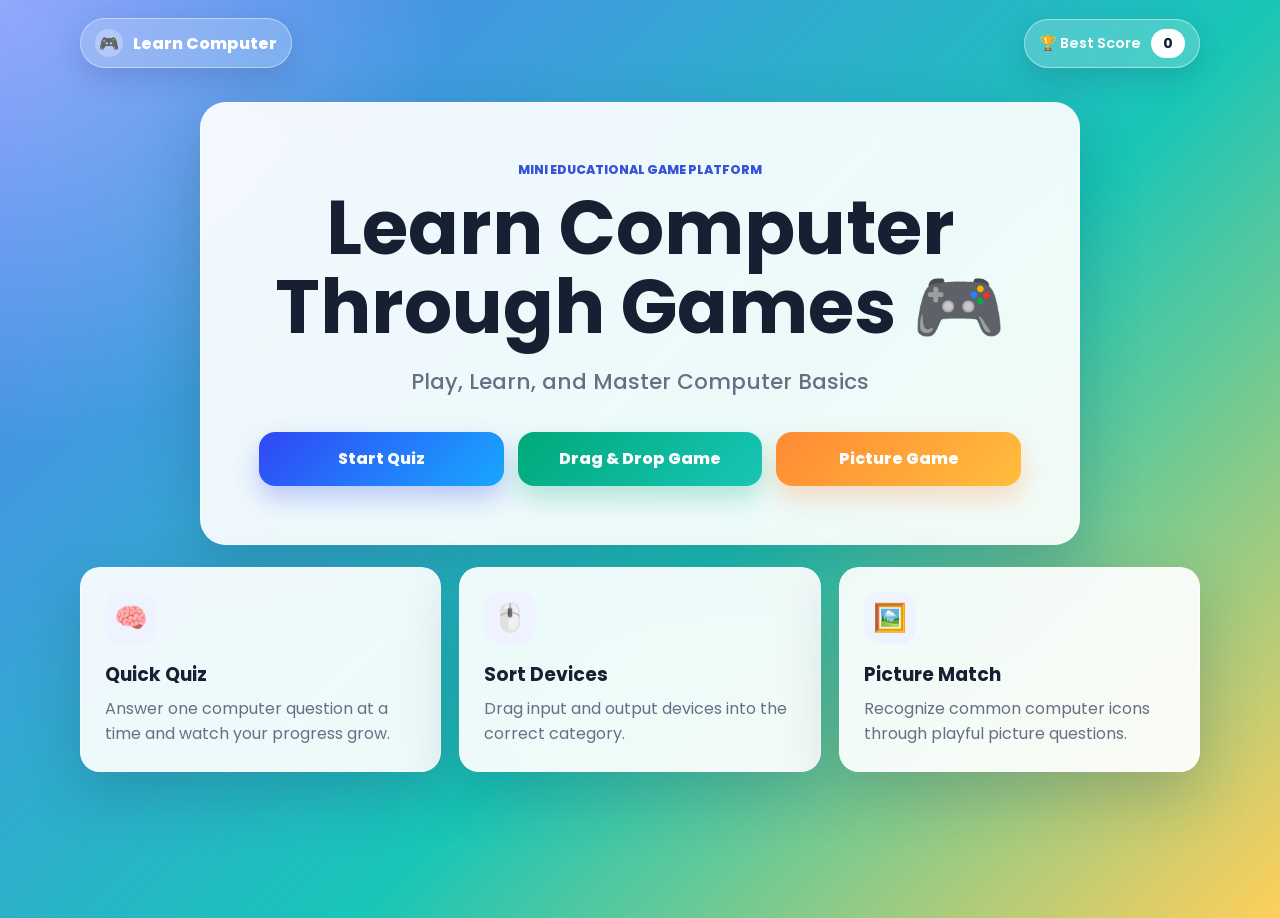
==== index.html @ 5812e30d "Upgrade quiz generator with class levels" ====
<!DOCTYPE html>
<html lang="en">
<head>
  <meta charset="UTF-8">
  <meta name="viewport" content="width=device-width, initial-scale=1.0">
  <title>Learn Computer Through Games 🎮</title>
  <link rel="stylesheet" href="style.css">
</head>
<body>
  <div class="confetti-layer" id="confettiLayer" aria-hidden="true"></div>

  <header class="topbar">
    <button class="brand-button" id="homeLogo" type="button" aria-label="Go to homepage">
      <span class="brand-icon">🎮</span>
      <span>Learn Computer</span>
    </button>
    <div class="leaderboard" aria-live="polite">
      <span>🏆 Best Score</span>
      <strong id="bestScore">0</strong>
    </div>
  </header>

  <main class="app-shell">
    <section class="screen home-screen active" id="homeScreen">
      <div class="hero-card">
        <p class="eyebrow">Mini Educational Game Platform</p>
        <h1>Learn Computer Through Games 🎮</h1>
        <p class="subtitle">Play, Learn, and Master Computer Basics</p>

        <div class="home-actions" aria-label="Choose a game">
          <button class="primary-button" id="startQuizBtn" type="button">Start Quiz</button>
          <button class="primary-button accent" id="dragGameBtn" type="button">Drag & Drop Game</button>
          <button class="primary-button warm" id="pictureGameBtn" type="button">Picture Game</button>
        </div>
      </div>

      <div class="feature-grid">
        <article class="feature-card">
          <span class="feature-icon">🧠</span>
          <h2>Quick Quiz</h2>
          <p>Answer one computer question at a time and watch your progress grow.</p>
        </article>
        <article class="feature-card">
          <span class="feature-icon">🖱️</span>
          <h2>Sort Devices</h2>
          <p>Drag input and output devices into the correct category.</p>
        </article>
        <article class="feature-card">
          <span class="feature-icon">🖼️</span>
          <h2>Picture Match</h2>
          <p>Recognize common computer icons through playful picture questions.</p>
        </article>
      </div>
    </section>

    <section class="screen game-screen" id="quizScreen">
      <div class="section-header">
        <button class="ghost-button" data-screen="homeScreen" type="button">← Home</button>
        <div>
          <p class="eyebrow">Smart Quiz Game</p>
          <h2>Computer Quiz Generator</h2>
        </div>
      </div>

      <div class="game-card quiz-setup-card" id="quizSetup">
        <div>
          <p class="eyebrow">Choose Your Quiz</p>
          <h3>New questions every time</h3>
          <p class="setup-copy">Select your class and level. The quiz will generate a fresh set of computer questions automatically.</p>
        </div>

        <div class="quiz-options">
          <label class="select-field" for="classSelect">
            <span>Class</span>
            <select id="classSelect">
              <option value="1">Class 1</option>
              <option value="2">Class 2</option>
              <option value="3">Class 3</option>
              <option value="4">Class 4</option>
              <option value="5">Class 5</option>
              <option value="6">Class 6</option>
              <option value="7">Class 7</option>
              <option value="8">Class 8</option>
              <option value="9">Class 9</option>
              <option value="10">Class 10</option>
            </select>
          </label>

          <label class="select-field" for="levelSelect">
            <span>Level</span>
            <select id="levelSelect">
              <option value="easy">Easy</option>
              <option value="medium">Medium</option>
              <option value="hard">Hard</option>
            </select>
          </label>

          <button class="primary-button" id="generateQuizBtn" type="button">Generate Quiz</button>
        </div>
      </div>

      <div class="game-card hidden" id="quizPlayCard">
        <div class="game-meta">
          <span id="quizCount">Question 1 of 5</span>
          <span>Score: <strong id="quizScore">0</strong></span>
        </div>

        <div class="progress-track" aria-label="Quiz progress">
          <div class="progress-fill" id="quizProgress"></div>
        </div>

        <h3 id="quizQuestion">Question text</h3>
        <div class="choice-grid" id="quizChoices"></div>

        <p class="feedback" id="quizFeedback" aria-live="polite"></p>

        <button class="primary-button next-button" id="nextQuizBtn" type="button" disabled>Next</button>
      </div>

      <div class="game-card result-card hidden" id="quizResult">
        <span class="result-icon">🏁</span>
        <h2>Quiz Complete!</h2>
        <p id="quizResultText"></p>
        <button class="primary-button" id="restartQuizBtn" type="button">Restart Quiz</button>
      </div>
    </section>

    <section class="screen game-screen" id="dragScreen">
      <div class="section-header">
        <button class="ghost-button" data-screen="homeScreen" type="button">← Home</button>
        <div>
          <p class="eyebrow">Drag & Drop Game</p>
          <h2>Input vs Output Devices</h2>
        </div>
      </div>

      <div class="game-card">
        <div class="game-meta">
          <span>Drag each device into the correct box</span>
          <span>Score: <strong id="dragScore">0</strong>/5</span>
        </div>

        <div class="drag-layout">
          <div class="item-bank" id="deviceItems" aria-label="Device items"></div>

          <div class="drop-zone-grid">
            <div class="drop-zone" data-category="input">
              <h3>Input</h3>
              <p>Devices that send data to a computer</p>
            </div>
            <div class="drop-zone" data-category="output">
              <h3>Output</h3>
              <p>Devices that show or play results</p>
            </div>
          </div>
        </div>

        <p class="feedback" id="dragFeedback" aria-live="polite"></p>
        <button class="primary-button reset-button" id="resetDragBtn" type="button">Reset Game</button>
      </div>
    </section>

    <section class="screen game-screen" id="pictureScreen">
      <div class="section-header">
        <button class="ghost-button" data-screen="homeScreen" type="button">← Home</button>
        <div>
          <p class="eyebrow">Picture Recognition Game</p>
          <h2>Guess the Computer Item</h2>
        </div>
      </div>

      <div class="game-card">
        <div class="game-meta">
          <span id="pictureCount">Item 1 of 4</span>
          <span>Score: <strong id="pictureScore">0</strong></span>
        </div>

        <div class="picture-display" id="pictureEmoji">🌐</div>
        <h3>What is this?</h3>
        <div class="choice-grid" id="pictureChoices"></div>

        <p class="feedback" id="pictureFeedback" aria-live="polite"></p>
        <button class="primary-button next-button" id="nextPictureBtn" type="button" disabled>Next</button>
      </div>

      <div class="game-card result-card hidden" id="pictureResult">
        <span class="result-icon">🎉</span>
        <h2>Picture Game Complete!</h2>
        <p id="pictureResultText"></p>
        <button class="primary-button" id="restartPictureBtn" type="button">Restart Picture Game</button>
      </div>
    </section>
  </main>

  <script src="script.js"></script>
</body>
</html>
---- style.css ----
@font-face {
  font-family: "Poppins";
  src: url("assets/Poppins-Regular.ttf") format("truetype");
  font-weight: 400;
  font-style: normal;
  font-display: swap;
}

@font-face {
  font-family: "Poppins";
  src: url("assets/Poppins-Medium.ttf") format("truetype");
  font-weight: 500;
  font-style: normal;
  font-display: swap;
}

@font-face {
  font-family: "Poppins";
  src: url("assets/Poppins-SemiBold.ttf") format("truetype");
  font-weight: 600;
  font-style: normal;
  font-display: swap;
}

@font-face {
  font-family: "Poppins";
  src: url("assets/Poppins-Bold.ttf") format("truetype");
  font-weight: 700;
  font-style: normal;
  font-display: swap;
}

@font-face {
  font-family: "Poppins";
  src: url("assets/Poppins-ExtraBold.ttf") format("truetype");
  font-weight: 800;
  font-style: normal;
  font-display: swap;
}

:root {
  --bg-a: #5b7cfa;
  --bg-b: #18c6b7;
  --bg-c: #ffcf5a;
  --ink: #172033;
  --muted: #667085;
  --white: #ffffff;
  --panel: rgba(255, 255, 255, 0.92);
  --panel-strong: #ffffff;
  --correct: #16a34a;
  --wrong: #dc2626;
  --focus: #263ee8;
  --shadow: 0 22px 60px rgba(28, 39, 76, 0.22);
  --small-shadow: 0 10px 28px rgba(28, 39, 76, 0.16);
}

* {
  box-sizing: border-box;
}

body {
  min-height: 100vh;
  margin: 0;
  color: var(--ink);
  font-family: "Poppins", Arial, sans-serif;
  background:
    radial-gradient(circle at top left, rgba(255, 255, 255, 0.34), transparent 28rem),
    linear-gradient(135deg, var(--bg-a), var(--bg-b) 58%, var(--bg-c));
  overflow-x: hidden;
}

button {
  font: inherit;
}

.topbar {
  width: min(1120px, calc(100% - 32px));
  margin: 18px auto 0;
  display: flex;
  align-items: center;
  justify-content: space-between;
  gap: 16px;
}

.brand-button,
.leaderboard,
.ghost-button {
  border: 1px solid rgba(255, 255, 255, 0.45);
  background: rgba(255, 255, 255, 0.2);
  color: var(--white);
  backdrop-filter: blur(14px);
  box-shadow: var(--small-shadow);
}

.brand-button {
  min-height: 46px;
  padding: 10px 14px;
  border-radius: 999px;
  display: inline-flex;
  align-items: center;
  gap: 10px;
  font-weight: 800;
  cursor: pointer;
}

.brand-icon {
  display: grid;
  width: 28px;
  height: 28px;
  place-items: center;
  border-radius: 50%;
  background: rgba(255, 255, 255, 0.28);
}

.leaderboard {
  min-height: 46px;
  padding: 9px 14px;
  border-radius: 999px;
  display: inline-flex;
  align-items: center;
  gap: 10px;
  font-size: 0.9rem;
  font-weight: 600;
}

.leaderboard strong {
  min-width: 34px;
  padding: 4px 8px;
  border-radius: 999px;
  color: var(--ink);
  background: var(--white);
  text-align: center;
}

.app-shell {
  width: min(1120px, calc(100% - 32px));
  margin: 34px auto 48px;
}

.screen {
  display: none;
}

.screen.active {
  display: block;
}

.hero-card,
.game-card,
.feature-card {
  background: var(--panel);
  border: 1px solid rgba(255, 255, 255, 0.66);
  box-shadow: var(--shadow);
  backdrop-filter: blur(18px);
}

.hero-card {
  max-width: 880px;
  margin: 0 auto;
  padding: clamp(30px, 5vw, 58px);
  border-radius: 26px;
  text-align: center;
}

.eyebrow {
  margin: 0 0 10px;
  color: #3653d9;
  font-size: 0.78rem;
  font-weight: 800;
  letter-spacing: 0;
  text-transform: uppercase;
}

h1,
h2,
h3,
p {
  overflow-wrap: anywhere;
}

h1 {
  max-width: 760px;
  margin: 0 auto;
  font-size: clamp(2.2rem, 6vw, 4.7rem);
  line-height: 1.05;
  letter-spacing: 0;
}

.subtitle {
  margin: 18px auto 0;
  color: var(--muted);
  font-size: clamp(1rem, 2.3vw, 1.35rem);
  font-weight: 500;
}

.home-actions {
  display: grid;
  grid-template-columns: repeat(3, minmax(0, 1fr));
  gap: 14px;
  margin-top: 34px;
}

.primary-button,
.choice-button,
.device-item {
  border: 0;
  border-radius: 16px;
  cursor: pointer;
  transition: transform 160ms ease, box-shadow 160ms ease, filter 160ms ease;
}

.primary-button {
  min-height: 54px;
  padding: 13px 20px;
  color: var(--white);
  background: linear-gradient(135deg, #3047f5, #18a8ff);
  box-shadow: 0 12px 26px rgba(48, 71, 245, 0.28);
  font-weight: 800;
}

.primary-button.accent {
  background: linear-gradient(135deg, #00a879, #18c6b7);
  box-shadow: 0 12px 26px rgba(0, 168, 121, 0.26);
}

.primary-button.warm {
  background: linear-gradient(135deg, #ff8a34, #ffbe3d);
  box-shadow: 0 12px 26px rgba(255, 138, 52, 0.28);
}

.primary-button:hover,
.choice-button:hover,
.device-item:hover,
.ghost-button:hover,
.brand-button:hover {
  transform: translateY(-2px);
  filter: brightness(1.03);
}

.primary-button:disabled {
  cursor: not-allowed;
  filter: grayscale(0.45);
  opacity: 0.65;
  transform: none;
}

.feature-grid {
  display: grid;
  grid-template-columns: repeat(3, minmax(0, 1fr));
  gap: 18px;
  margin-top: 22px;
}

.feature-card {
  padding: 24px;
  border-radius: 20px;
}

.feature-icon {
  display: inline-grid;
  width: 52px;
  height: 52px;
  place-items: center;
  border-radius: 16px;
  background: #eef3ff;
  font-size: 1.7rem;
}

.feature-card h2 {
  margin: 16px 0 8px;
  font-size: 1.18rem;
}

.feature-card p {
  margin: 0;
  color: var(--muted);
  line-height: 1.55;
}

.section-header {
  margin-bottom: 18px;
  display: flex;
  align-items: center;
  gap: 18px;
}

.section-header h2 {
  margin: 0;
  color: var(--white);
  font-size: clamp(1.8rem, 4vw, 3rem);
  text-shadow: 0 6px 24px rgba(23, 32, 51, 0.22);
}

.section-header .eyebrow {
  color: #fff7c2;
}

.ghost-button {
  min-height: 44px;
  padding: 10px 16px;
  border-radius: 999px;
  font-weight: 800;
  cursor: pointer;
}

.game-card {
  padding: clamp(22px, 4vw, 36px);
  border-radius: 24px;
}

.quiz-setup-card {
  margin-bottom: 18px;
}

.setup-copy {
  max-width: 760px;
  margin: 0;
  color: var(--muted);
  font-weight: 600;
  line-height: 1.6;
}

.quiz-options {
  display: grid;
  grid-template-columns: repeat(3, minmax(0, 1fr));
  gap: 14px;
  margin-top: 22px;
  align-items: end;
}

.select-field {
  display: grid;
  gap: 8px;
  color: var(--muted);
  font-weight: 800;
}

.select-field select {
  width: 100%;
  min-height: 54px;
  padding: 0 14px;
  border: 2px solid #d8e2fb;
  border-radius: 16px;
  color: var(--ink);
  background: var(--white);
  box-shadow: var(--small-shadow);
  font: inherit;
  font-weight: 800;
}

.question-pop {
  animation: question-pop 260ms ease;
}

.game-meta {
  display: flex;
  justify-content: space-between;
  gap: 12px;
  color: var(--muted);
  font-weight: 700;
}

.progress-track {
  height: 14px;
  margin: 18px 0 28px;
  overflow: hidden;
  border-radius: 999px;
  background: #dde5f6;
}

.progress-fill {
  width: 0%;
  height: 100%;
  border-radius: inherit;
  background: linear-gradient(90deg, #19c37d, #ffcf5a);
  transition: width 220ms ease;
}

.game-card h3 {
  margin: 0 0 20px;
  font-size: clamp(1.35rem, 3vw, 2rem);
}

.choice-grid {
  display: grid;
  grid-template-columns: repeat(2, minmax(0, 1fr));
  gap: 14px;
}

.choice-button {
  min-height: 62px;
  padding: 14px 18px;
  color: var(--ink);
  background: var(--panel-strong);
  box-shadow: var(--small-shadow);
  font-weight: 800;
}

.choice-button.correct {
  color: var(--white);
  background: var(--correct);
  animation: correct-pop 480ms ease;
}

.choice-button.wrong {
  color: var(--white);
  background: var(--wrong);
  animation: wrong-shake 340ms ease;
}

.choice-button:disabled {
  cursor: default;
}

.answer-spark {
  position: fixed;
  z-index: 25;
  pointer-events: none;
  color: #ffcf5a;
  font-size: 1.25rem;
  animation: spark-float 720ms ease-out forwards;
}

.feedback {
  min-height: 30px;
  margin: 20px 0 0;
  font-weight: 800;
}

.feedback.correct {
  color: var(--correct);
}

.feedback.wrong {
  color: var(--wrong);
}

.next-button,
.reset-button {
  margin-top: 14px;
}

.result-card {
  margin-top: 18px;
  text-align: center;
}

.result-icon {
  display: block;
  font-size: 4rem;
}

.result-card h2 {
  margin: 10px 0;
}

.result-card p {
  color: var(--muted);
  font-size: 1.1rem;
  font-weight: 700;
}

.hidden {
  display: none;
}

.drag-layout {
  display: grid;
  grid-template-columns: 280px 1fr;
  gap: 20px;
  margin-top: 22px;
}

.item-bank,
.drop-zone {
  min-height: 250px;
  border-radius: 20px;
}

.item-bank {
  padding: 14px;
  display: grid;
  align-content: start;
  gap: 12px;
  background: #edf5ff;
}

.device-item {
  min-height: 54px;
  padding: 12px 14px;
  display: flex;
  align-items: center;
  justify-content: center;
  color: var(--ink);
  background: var(--white);
  box-shadow: var(--small-shadow);
  font-weight: 800;
  user-select: none;
}

.device-item.dragging {
  opacity: 0.55;
}

.device-item.placed {
  cursor: default;
  background: #e8fff3;
  box-shadow: none;
}

.drop-zone-grid {
  display: grid;
  grid-template-columns: repeat(2, minmax(0, 1fr));
  gap: 18px;
}

.drop-zone {
  padding: 18px;
  border: 3px dashed #8ea1dc;
  background: rgba(255, 255, 255, 0.72);
  transition: border-color 160ms ease, background 160ms ease, transform 160ms ease;
}

.drop-zone.over {
  border-color: #18a873;
  background: #f0fff7;
  transform: translateY(-2px);
}

.drop-zone h3 {
  margin-bottom: 6px;
}

.drop-zone p {
  margin: 0 0 14px;
  color: var(--muted);
}

.picture-display {
  width: min(210px, 70vw);
  height: min(210px, 70vw);
  margin: 12px auto 22px;
  display: grid;
  place-items: center;
  border-radius: 30px;
  background: linear-gradient(135deg, #ffffff, #eaf3ff);
  box-shadow: inset 0 0 0 8px rgba(48, 71, 245, 0.08), var(--small-shadow);
  font-size: clamp(5rem, 18vw, 8rem);
}

.confetti-layer {
  position: fixed;
  inset: 0;
  z-index: 20;
  pointer-events: none;
  overflow: hidden;
}

.confetti-piece {
  position: absolute;
  top: -16px;
  width: 10px;
  height: 16px;
  border-radius: 3px;
  animation: confetti-fall 980ms ease-out forwards;
}

@keyframes confetti-fall {
  to {
    transform: translateY(105vh) rotate(650deg);
    opacity: 0;
  }
}

@keyframes correct-pop {
  0% {
    transform: scale(1);
  }

  45% {
    transform: scale(1.08);
  }

  100% {
    transform: scale(1);
  }
}

@keyframes wrong-shake {
  0%,
  100% {
    transform: translateX(0);
  }

  25% {
    transform: translateX(-8px);
  }

  75% {
    transform: translateX(8px);
  }
}

@keyframes question-pop {
  from {
    opacity: 0;
    transform: translateY(12px);
  }

  to {
    opacity: 1;
    transform: translateY(0);
  }
}

@keyframes spark-float {
  from {
    opacity: 1;
    transform: translateY(0) scale(1);
  }

  to {
    opacity: 0;
    transform: translateY(-52px) scale(1.5);
  }
}

@media (max-width: 780px) {
  .topbar {
    align-items: stretch;
    flex-direction: column;
  }

  .brand-button,
  .leaderboard {
    justify-content: center;
  }

  .home-actions,
  .feature-grid,
  .choice-grid,
  .quiz-options,
  .drag-layout,
  .drop-zone-grid {
    grid-template-columns: 1fr;
  }

  .section-header {
    align-items: flex-start;
    flex-direction: column;
  }

  .game-meta {
    flex-direction: column;
  }

  .item-bank,
  .drop-zone {
    min-height: 170px;
  }
}

@media (max-width: 430px) {
  .app-shell,
  .topbar {
    width: min(100% - 20px, 1120px);
  }

  .hero-card,
  .game-card {
    border-radius: 18px;
  }

  .primary-button,
  .choice-button {
    width: 100%;
  }
}
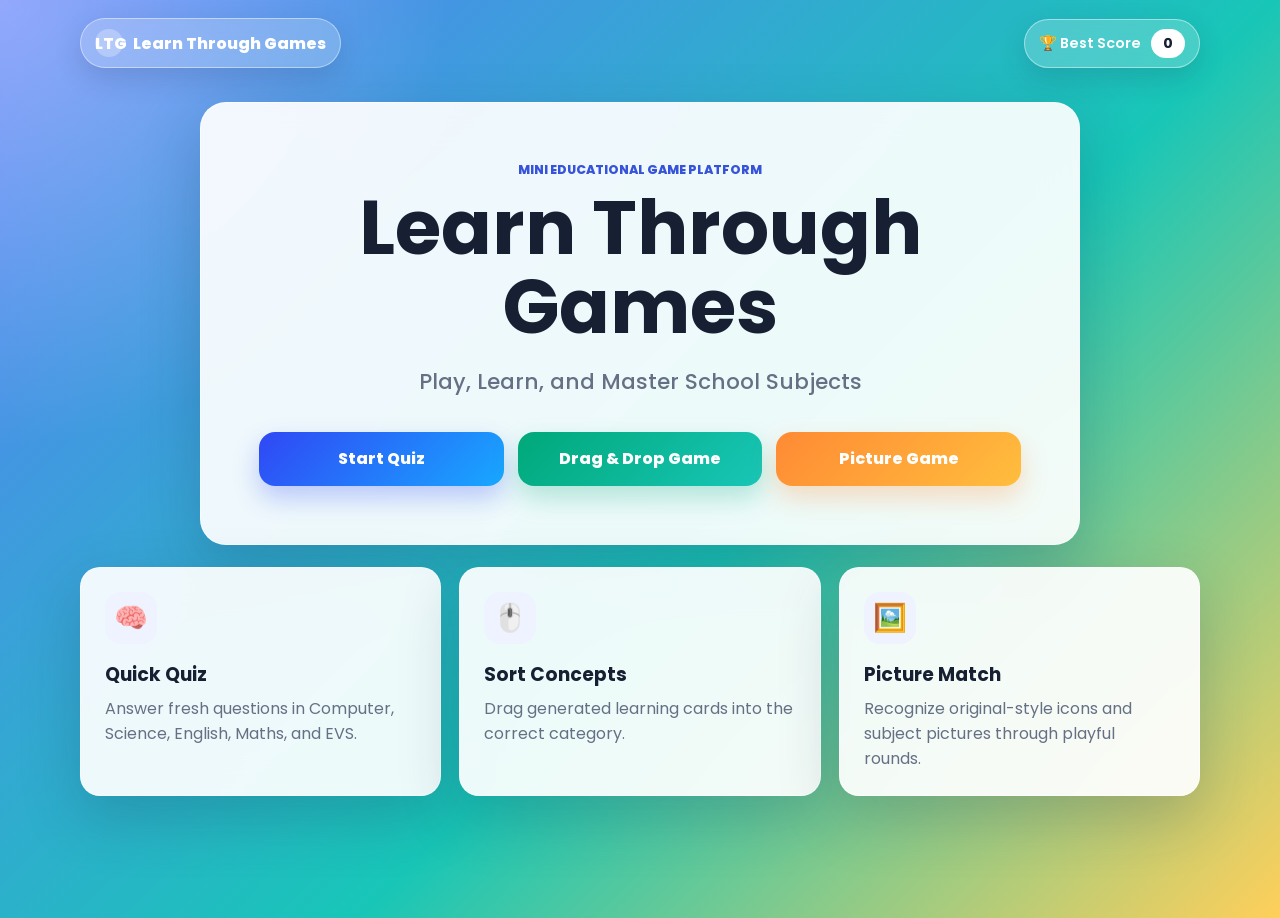
==== commit ed70ddc3: "Expand subjects and picture recognition generator" ====
--- a/index.html
+++ b/index.html
@@ -3,7 +3,7 @@
 <head>
   <meta charset="UTF-8">
   <meta name="viewport" content="width=device-width, initial-scale=1.0">
-  <title>Learn Computer Through Games 🎮</title>
+  <title>Learn Through Games</title>
   <link rel="stylesheet" href="style.css">
 </head>
 <body>
@@ -11,8 +11,8 @@
 
   <header class="topbar">
     <button class="brand-button" id="homeLogo" type="button" aria-label="Go to homepage">
-      <span class="brand-icon">🎮</span>
-      <span>Learn Computer</span>
+      <span class="brand-icon">LTG</span>
+      <span>Learn Through Games</span>
     </button>
     <div class="leaderboard" aria-live="polite">
       <span>🏆 Best Score</span>
@@ -24,8 +24,8 @@
     <section class="screen home-screen active" id="homeScreen">
       <div class="hero-card">
         <p class="eyebrow">Mini Educational Game Platform</p>
-        <h1>Learn Computer Through Games 🎮</h1>
-        <p class="subtitle">Play, Learn, and Master Computer Basics</p>
+        <h1>Learn Through Games</h1>
+        <p class="subtitle">Play, Learn, and Master School Subjects</p>
 
         <div class="home-actions" aria-label="Choose a game">
           <button class="primary-button" id="startQuizBtn" type="button">Start Quiz</button>
@@ -38,17 +38,17 @@
         <article class="feature-card">
           <span class="feature-icon">🧠</span>
           <h2>Quick Quiz</h2>
-          <p>Answer one computer question at a time and watch your progress grow.</p>
+          <p>Answer fresh questions in Computer, Science, English, Maths, and EVS.</p>
         </article>
         <article class="feature-card">
           <span class="feature-icon">🖱️</span>
-          <h2>Sort Devices</h2>
-          <p>Drag input and output devices into the correct category.</p>
+          <h2>Sort Concepts</h2>
+          <p>Drag generated learning cards into the correct category.</p>
         </article>
         <article class="feature-card">
           <span class="feature-icon">🖼️</span>
           <h2>Picture Match</h2>
-          <p>Recognize common computer icons through playful picture questions.</p>
+          <p>Recognize original-style icons and subject pictures through playful rounds.</p>
         </article>
       </div>
     </section>
@@ -58,7 +58,7 @@
         <button class="ghost-button" data-screen="homeScreen" type="button">← Home</button>
         <div>
           <p class="eyebrow">Smart Quiz Game</p>
-          <h2>Computer Quiz Generator</h2>
+          <h2>Subject Quiz Generator</h2>
         </div>
       </div>
 
@@ -66,10 +66,21 @@
         <div>
           <p class="eyebrow">Choose Your Quiz</p>
           <h3>New questions every time</h3>
-          <p class="setup-copy">Select your class and level. The quiz will generate a fresh set of computer questions automatically.</p>
+          <p class="setup-copy">Select your class and level. The quiz builds a 1000-question pool for that class and level, then gives you 10 random questions.</p>
         </div>
 
         <div class="quiz-options">
+          <label class="select-field" for="subjectSelect">
+            <span>Subject</span>
+            <select id="subjectSelect">
+              <option value="computer">Computer</option>
+              <option value="science">Science (Class 5 to 10)</option>
+              <option value="english">English</option>
+              <option value="maths">Maths</option>
+              <option value="evs">EVS (Class 1 to 4)</option>
+            </select>
+          </label>
+
           <label class="select-field" for="classSelect">
             <span>Class</span>
             <select id="classSelect">
@@ -129,28 +140,76 @@
       <div class="section-header">
         <button class="ghost-button" data-screen="homeScreen" type="button">← Home</button>
         <div>
-          <p class="eyebrow">Drag & Drop Game</p>
-          <h2>Input vs Output Devices</h2>
-        </div>
-      </div>
-
-      <div class="game-card">
+          <p class="eyebrow">Smart Drag & Drop Game</p>
+          <h2>Subject Sorting Generator</h2>
+        </div>
+      </div>
+
+      <div class="game-card quiz-setup-card" id="dragSetup">
+        <div>
+          <p class="eyebrow">Choose Your Sorting Round</p>
+          <h3>1000 drag items per class and level</h3>
+          <p class="setup-copy">Select your class and level. The game builds a 1000-item sorting pool, then gives you 10 random cards.</p>
+        </div>
+
+        <div class="quiz-options">
+          <label class="select-field" for="dragSubjectSelect">
+            <span>Subject</span>
+            <select id="dragSubjectSelect">
+              <option value="computer">Computer</option>
+              <option value="science">Science (Class 5 to 10)</option>
+              <option value="english">English</option>
+              <option value="maths">Maths</option>
+              <option value="evs">EVS (Class 1 to 4)</option>
+            </select>
+          </label>
+
+          <label class="select-field" for="dragClassSelect">
+            <span>Class</span>
+            <select id="dragClassSelect">
+              <option value="1">Class 1</option>
+              <option value="2">Class 2</option>
+              <option value="3">Class 3</option>
+              <option value="4">Class 4</option>
+              <option value="5">Class 5</option>
+              <option value="6">Class 6</option>
+              <option value="7">Class 7</option>
+              <option value="8">Class 8</option>
+              <option value="9">Class 9</option>
+              <option value="10">Class 10</option>
+            </select>
+          </label>
+
+          <label class="select-field" for="dragLevelSelect">
+            <span>Level</span>
+            <select id="dragLevelSelect">
+              <option value="easy">Easy</option>
+              <option value="medium">Medium</option>
+              <option value="hard">Hard</option>
+            </select>
+          </label>
+
+          <button class="primary-button accent" id="generateDragBtn" type="button">Generate Drag Game</button>
+        </div>
+      </div>
+
+      <div class="game-card hidden" id="dragPlayCard">
         <div class="game-meta">
-          <span>Drag each device into the correct box</span>
-          <span>Score: <strong id="dragScore">0</strong>/5</span>
+          <span id="dragRoundInfo">Drag each item into the correct box</span>
+          <span>Score: <strong id="dragScore">0</strong>/<strong id="dragTotal">10</strong></span>
         </div>
 
         <div class="drag-layout">
           <div class="item-bank" id="deviceItems" aria-label="Device items"></div>
 
           <div class="drop-zone-grid">
-            <div class="drop-zone" data-category="input">
-              <h3>Input</h3>
-              <p>Devices that send data to a computer</p>
+            <div class="drop-zone" id="dropZoneA" data-category="input">
+              <h3 id="dropTitleA">Input</h3>
+              <p id="dropHintA">Devices that send data to a computer</p>
             </div>
-            <div class="drop-zone" data-category="output">
-              <h3>Output</h3>
-              <p>Devices that show or play results</p>
+            <div class="drop-zone" id="dropZoneB" data-category="output">
+              <h3 id="dropTitleB">Output</h3>
+              <p id="dropHintB">Devices that show or play results</p>
             </div>
           </div>
         </div>
@@ -165,17 +224,65 @@
         <button class="ghost-button" data-screen="homeScreen" type="button">← Home</button>
         <div>
           <p class="eyebrow">Picture Recognition Game</p>
-          <h2>Guess the Computer Item</h2>
-        </div>
-      </div>
-
-      <div class="game-card">
+          <h2>Subject Picture Generator</h2>
+        </div>
+      </div>
+
+      <div class="game-card quiz-setup-card" id="pictureSetup">
+        <div>
+          <p class="eyebrow">Choose Your Picture Round</p>
+          <h3>1000 picture cards per class and level</h3>
+          <p class="setup-copy">Select your subject, class, and level. The game builds a 1000-picture pool, then gives you 10 random picture questions.</p>
+        </div>
+
+        <div class="quiz-options">
+          <label class="select-field" for="pictureSubjectSelect">
+            <span>Subject</span>
+            <select id="pictureSubjectSelect">
+              <option value="computer">Computer</option>
+              <option value="science">Science (Class 5 to 10)</option>
+              <option value="english">English</option>
+              <option value="maths">Maths</option>
+              <option value="evs">EVS (Class 1 to 4)</option>
+            </select>
+          </label>
+
+          <label class="select-field" for="pictureClassSelect">
+            <span>Class</span>
+            <select id="pictureClassSelect">
+              <option value="1">Class 1</option>
+              <option value="2">Class 2</option>
+              <option value="3">Class 3</option>
+              <option value="4">Class 4</option>
+              <option value="5">Class 5</option>
+              <option value="6">Class 6</option>
+              <option value="7">Class 7</option>
+              <option value="8">Class 8</option>
+              <option value="9">Class 9</option>
+              <option value="10">Class 10</option>
+            </select>
+          </label>
+
+          <label class="select-field" for="pictureLevelSelect">
+            <span>Level</span>
+            <select id="pictureLevelSelect">
+              <option value="easy">Easy</option>
+              <option value="medium">Medium</option>
+              <option value="hard">Hard</option>
+            </select>
+          </label>
+
+          <button class="primary-button warm" id="generatePictureBtn" type="button">Generate Picture Game</button>
+        </div>
+      </div>
+
+      <div class="game-card hidden" id="picturePlayCard">
         <div class="game-meta">
-          <span id="pictureCount">Item 1 of 4</span>
+          <span id="pictureCount">Item 1 of 10</span>
           <span>Score: <strong id="pictureScore">0</strong></span>
         </div>
 
-        <div class="picture-display" id="pictureEmoji">🌐</div>
+        <div class="picture-display" id="pictureDisplay"></div>
         <h3>What is this?</h3>
         <div class="choice-grid" id="pictureChoices"></div>
 
--- a/style.css
+++ b/style.css
@@ -322,7 +322,7 @@
 
 .quiz-options {
   display: grid;
-  grid-template-columns: repeat(3, minmax(0, 1fr));
+  grid-template-columns: repeat(auto-fit, minmax(190px, 1fr));
   gap: 14px;
   margin-top: 22px;
   align-items: end;
@@ -548,6 +548,12 @@
   font-size: clamp(5rem, 18vw, 8rem);
 }
 
+.picture-display img {
+  width: 72%;
+  height: 72%;
+  object-fit: contain;
+}
+
 .confetti-layer {
   position: fixed;
   inset: 0;
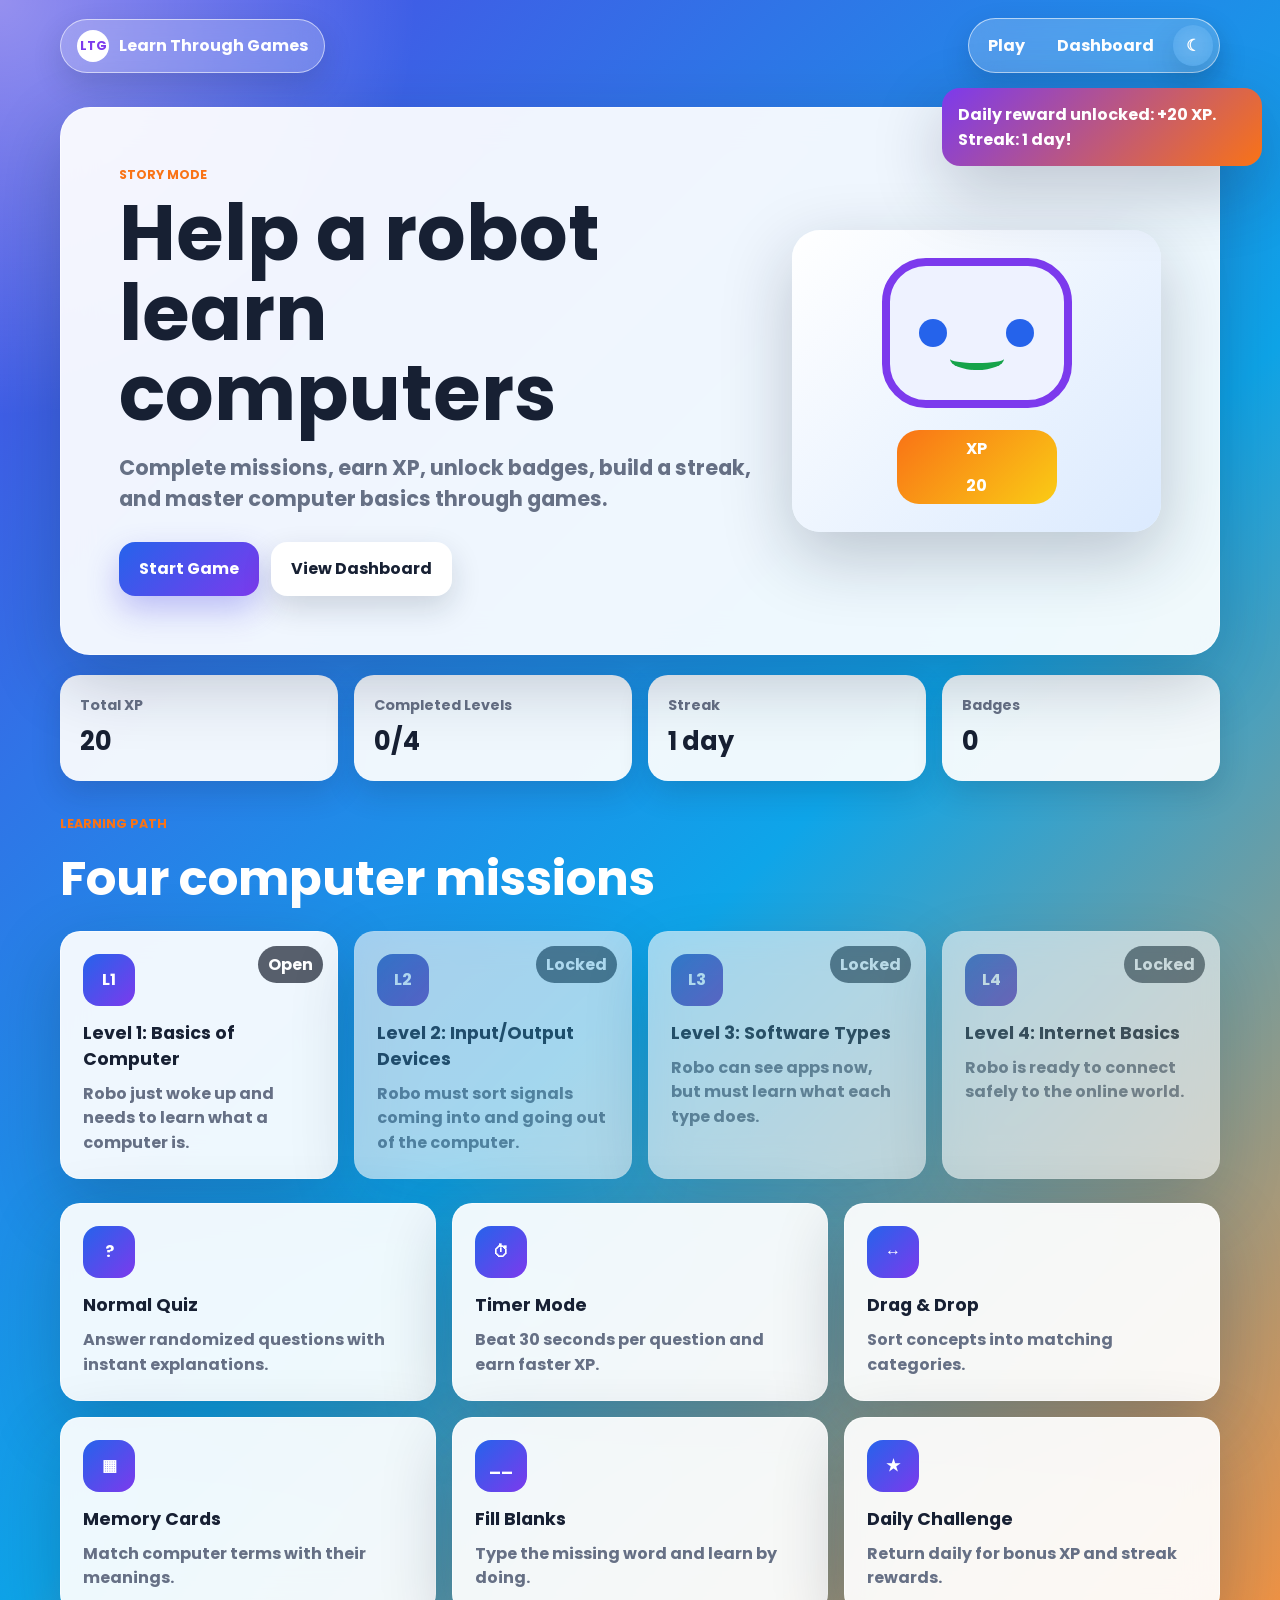
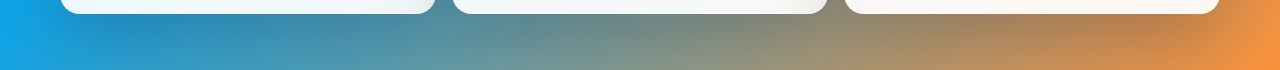
==== commit 934bd3aa: "Transform site into gamified learning platform" ====
--- a/index.html
+++ b/index.html
@@ -6,296 +6,103 @@
   <title>Learn Through Games</title>
   <link rel="stylesheet" href="style.css">
 </head>
-<body>
+<body data-page="home">
   <div class="confetti-layer" id="confettiLayer" aria-hidden="true"></div>
+  <div class="toast-zone" id="toastZone" aria-live="polite"></div>
 
   <header class="topbar">
-    <button class="brand-button" id="homeLogo" type="button" aria-label="Go to homepage">
+    <a class="brand-button" href="index.html" aria-label="Learn Through Games home">
       <span class="brand-icon">LTG</span>
       <span>Learn Through Games</span>
-    </button>
-    <div class="leaderboard" aria-live="polite">
-      <span>🏆 Best Score</span>
-      <strong id="bestScore">0</strong>
-    </div>
+    </a>
+    <nav class="nav-actions" aria-label="Main navigation">
+      <a href="game.html">Play</a>
+      <a href="dashboard.html">Dashboard</a>
+      <button class="icon-button" id="darkModeToggle" type="button" aria-label="Toggle dark mode">☾</button>
+    </nav>
   </header>
 
   <main class="app-shell">
-    <section class="screen home-screen active" id="homeScreen">
-      <div class="hero-card">
-        <p class="eyebrow">Mini Educational Game Platform</p>
-        <h1>Learn Through Games</h1>
-        <p class="subtitle">Play, Learn, and Master School Subjects</p>
-
-        <div class="home-actions" aria-label="Choose a game">
-          <button class="primary-button" id="startQuizBtn" type="button">Start Quiz</button>
-          <button class="primary-button accent" id="dragGameBtn" type="button">Drag & Drop Game</button>
-          <button class="primary-button warm" id="pictureGameBtn" type="button">Picture Game</button>
+    <section class="hero-panel">
+      <div class="hero-copy">
+        <p class="eyebrow">Story Mode</p>
+        <h1>Help a robot learn computers</h1>
+        <p class="subtitle">Complete missions, earn XP, unlock badges, build a streak, and master computer basics through games.</p>
+        <div class="hero-actions">
+          <a class="primary-button" href="game.html">Start Game</a>
+          <a class="secondary-button" href="dashboard.html">View Dashboard</a>
         </div>
       </div>
-
-      <div class="feature-grid">
-        <article class="feature-card">
-          <span class="feature-icon">🧠</span>
-          <h2>Quick Quiz</h2>
-          <p>Answer fresh questions in Computer, Science, English, Maths, and EVS.</p>
-        </article>
-        <article class="feature-card">
-          <span class="feature-icon">🖱️</span>
-          <h2>Sort Concepts</h2>
-          <p>Drag generated learning cards into the correct category.</p>
-        </article>
-        <article class="feature-card">
-          <span class="feature-icon">🖼️</span>
-          <h2>Picture Match</h2>
-          <p>Recognize original-style icons and subject pictures through playful rounds.</p>
-        </article>
+      <div class="robot-card" aria-label="Robot learning companion">
+        <div class="robot-face">
+          <span class="robot-eye"></span>
+          <span class="robot-eye"></span>
+          <span class="robot-smile"></span>
+        </div>
+        <div class="robot-body">
+          <span>XP</span>
+          <strong id="homeXp">0</strong>
+        </div>
       </div>
     </section>
 
-    <section class="screen game-screen" id="quizScreen">
-      <div class="section-header">
-        <button class="ghost-button" data-screen="homeScreen" type="button">← Home</button>
-        <div>
-          <p class="eyebrow">Smart Quiz Game</p>
-          <h2>Subject Quiz Generator</h2>
-        </div>
-      </div>
-
-      <div class="game-card quiz-setup-card" id="quizSetup">
-        <div>
-          <p class="eyebrow">Choose Your Quiz</p>
-          <h3>New questions every time</h3>
-          <p class="setup-copy">Select your class and level. The quiz builds a 1000-question pool for that class and level, then gives you 10 random questions.</p>
-        </div>
-
-        <div class="quiz-options">
-          <label class="select-field" for="subjectSelect">
-            <span>Subject</span>
-            <select id="subjectSelect">
-              <option value="computer">Computer</option>
-              <option value="science">Science (Class 5 to 10)</option>
-              <option value="english">English</option>
-              <option value="maths">Maths</option>
-              <option value="evs">EVS (Class 1 to 4)</option>
-            </select>
-          </label>
-
-          <label class="select-field" for="classSelect">
-            <span>Class</span>
-            <select id="classSelect">
-              <option value="1">Class 1</option>
-              <option value="2">Class 2</option>
-              <option value="3">Class 3</option>
-              <option value="4">Class 4</option>
-              <option value="5">Class 5</option>
-              <option value="6">Class 6</option>
-              <option value="7">Class 7</option>
-              <option value="8">Class 8</option>
-              <option value="9">Class 9</option>
-              <option value="10">Class 10</option>
-            </select>
-          </label>
-
-          <label class="select-field" for="levelSelect">
-            <span>Level</span>
-            <select id="levelSelect">
-              <option value="easy">Easy</option>
-              <option value="medium">Medium</option>
-              <option value="hard">Hard</option>
-            </select>
-          </label>
-
-          <button class="primary-button" id="generateQuizBtn" type="button">Generate Quiz</button>
-        </div>
-      </div>
-
-      <div class="game-card hidden" id="quizPlayCard">
-        <div class="game-meta">
-          <span id="quizCount">Question 1 of 5</span>
-          <span>Score: <strong id="quizScore">0</strong></span>
-        </div>
-
-        <div class="progress-track" aria-label="Quiz progress">
-          <div class="progress-fill" id="quizProgress"></div>
-        </div>
-
-        <h3 id="quizQuestion">Question text</h3>
-        <div class="choice-grid" id="quizChoices"></div>
-
-        <p class="feedback" id="quizFeedback" aria-live="polite"></p>
-
-        <button class="primary-button next-button" id="nextQuizBtn" type="button" disabled>Next</button>
-      </div>
-
-      <div class="game-card result-card hidden" id="quizResult">
-        <span class="result-icon">🏁</span>
-        <h2>Quiz Complete!</h2>
-        <p id="quizResultText"></p>
-        <button class="primary-button" id="restartQuizBtn" type="button">Restart Quiz</button>
-      </div>
+    <section class="stats-strip" aria-label="Player progress">
+      <article>
+        <span>Total XP</span>
+        <strong id="homeTotalXp">0</strong>
+      </article>
+      <article>
+        <span>Completed Levels</span>
+        <strong id="homeCompleted">0/4</strong>
+      </article>
+      <article>
+        <span>Streak</span>
+        <strong id="homeStreak">0 days</strong>
+      </article>
+      <article>
+        <span>Badges</span>
+        <strong id="homeBadges">0</strong>
+      </article>
     </section>
 
-    <section class="screen game-screen" id="dragScreen">
-      <div class="section-header">
-        <button class="ghost-button" data-screen="homeScreen" type="button">← Home</button>
-        <div>
-          <p class="eyebrow">Smart Drag & Drop Game</p>
-          <h2>Subject Sorting Generator</h2>
-        </div>
-      </div>
-
-      <div class="game-card quiz-setup-card" id="dragSetup">
-        <div>
-          <p class="eyebrow">Choose Your Sorting Round</p>
-          <h3>1000 drag items per class and level</h3>
-          <p class="setup-copy">Select your class and level. The game builds a 1000-item sorting pool, then gives you 10 random cards.</p>
-        </div>
-
-        <div class="quiz-options">
-          <label class="select-field" for="dragSubjectSelect">
-            <span>Subject</span>
-            <select id="dragSubjectSelect">
-              <option value="computer">Computer</option>
-              <option value="science">Science (Class 5 to 10)</option>
-              <option value="english">English</option>
-              <option value="maths">Maths</option>
-              <option value="evs">EVS (Class 1 to 4)</option>
-            </select>
-          </label>
-
-          <label class="select-field" for="dragClassSelect">
-            <span>Class</span>
-            <select id="dragClassSelect">
-              <option value="1">Class 1</option>
-              <option value="2">Class 2</option>
-              <option value="3">Class 3</option>
-              <option value="4">Class 4</option>
-              <option value="5">Class 5</option>
-              <option value="6">Class 6</option>
-              <option value="7">Class 7</option>
-              <option value="8">Class 8</option>
-              <option value="9">Class 9</option>
-              <option value="10">Class 10</option>
-            </select>
-          </label>
-
-          <label class="select-field" for="dragLevelSelect">
-            <span>Level</span>
-            <select id="dragLevelSelect">
-              <option value="easy">Easy</option>
-              <option value="medium">Medium</option>
-              <option value="hard">Hard</option>
-            </select>
-          </label>
-
-          <button class="primary-button accent" id="generateDragBtn" type="button">Generate Drag Game</button>
-        </div>
-      </div>
-
-      <div class="game-card hidden" id="dragPlayCard">
-        <div class="game-meta">
-          <span id="dragRoundInfo">Drag each item into the correct box</span>
-          <span>Score: <strong id="dragScore">0</strong>/<strong id="dragTotal">10</strong></span>
-        </div>
-
-        <div class="drag-layout">
-          <div class="item-bank" id="deviceItems" aria-label="Device items"></div>
-
-          <div class="drop-zone-grid">
-            <div class="drop-zone" id="dropZoneA" data-category="input">
-              <h3 id="dropTitleA">Input</h3>
-              <p id="dropHintA">Devices that send data to a computer</p>
-            </div>
-            <div class="drop-zone" id="dropZoneB" data-category="output">
-              <h3 id="dropTitleB">Output</h3>
-              <p id="dropHintB">Devices that show or play results</p>
-            </div>
-          </div>
-        </div>
-
-        <p class="feedback" id="dragFeedback" aria-live="polite"></p>
-        <button class="primary-button reset-button" id="resetDragBtn" type="button">Reset Game</button>
-      </div>
+    <section class="section-heading">
+      <p class="eyebrow">Learning Path</p>
+      <h2>Four computer missions</h2>
     </section>
 
-    <section class="screen game-screen" id="pictureScreen">
-      <div class="section-header">
-        <button class="ghost-button" data-screen="homeScreen" type="button">← Home</button>
-        <div>
-          <p class="eyebrow">Picture Recognition Game</p>
-          <h2>Subject Picture Generator</h2>
-        </div>
-      </div>
+    <section class="level-grid" id="homeLevelGrid" aria-label="Computer learning levels"></section>
 
-      <div class="game-card quiz-setup-card" id="pictureSetup">
-        <div>
-          <p class="eyebrow">Choose Your Picture Round</p>
-          <h3>1000 picture cards per class and level</h3>
-          <p class="setup-copy">Select your subject, class, and level. The game builds a 1000-picture pool, then gives you 10 random picture questions.</p>
-        </div>
-
-        <div class="quiz-options">
-          <label class="select-field" for="pictureSubjectSelect">
-            <span>Subject</span>
-            <select id="pictureSubjectSelect">
-              <option value="computer">Computer</option>
-              <option value="science">Science (Class 5 to 10)</option>
-              <option value="english">English</option>
-              <option value="maths">Maths</option>
-              <option value="evs">EVS (Class 1 to 4)</option>
-            </select>
-          </label>
-
-          <label class="select-field" for="pictureClassSelect">
-            <span>Class</span>
-            <select id="pictureClassSelect">
-              <option value="1">Class 1</option>
-              <option value="2">Class 2</option>
-              <option value="3">Class 3</option>
-              <option value="4">Class 4</option>
-              <option value="5">Class 5</option>
-              <option value="6">Class 6</option>
-              <option value="7">Class 7</option>
-              <option value="8">Class 8</option>
-              <option value="9">Class 9</option>
-              <option value="10">Class 10</option>
-            </select>
-          </label>
-
-          <label class="select-field" for="pictureLevelSelect">
-            <span>Level</span>
-            <select id="pictureLevelSelect">
-              <option value="easy">Easy</option>
-              <option value="medium">Medium</option>
-              <option value="hard">Hard</option>
-            </select>
-          </label>
-
-          <button class="primary-button warm" id="generatePictureBtn" type="button">Generate Picture Game</button>
-        </div>
-      </div>
-
-      <div class="game-card hidden" id="picturePlayCard">
-        <div class="game-meta">
-          <span id="pictureCount">Item 1 of 10</span>
-          <span>Score: <strong id="pictureScore">0</strong></span>
-        </div>
-
-        <div class="picture-display" id="pictureDisplay"></div>
-        <h3>What is this?</h3>
-        <div class="choice-grid" id="pictureChoices"></div>
-
-        <p class="feedback" id="pictureFeedback" aria-live="polite"></p>
-        <button class="primary-button next-button" id="nextPictureBtn" type="button" disabled>Next</button>
-      </div>
-
-      <div class="game-card result-card hidden" id="pictureResult">
-        <span class="result-icon">🎉</span>
-        <h2>Picture Game Complete!</h2>
-        <p id="pictureResultText"></p>
-        <button class="primary-button" id="restartPictureBtn" type="button">Restart Picture Game</button>
-      </div>
+    <section class="game-type-grid" aria-label="Available game types">
+      <article class="feature-card">
+        <span class="feature-icon">?</span>
+        <h3>Normal Quiz</h3>
+        <p>Answer randomized questions with instant explanations.</p>
+      </article>
+      <article class="feature-card">
+        <span class="feature-icon">⏱</span>
+        <h3>Timer Mode</h3>
+        <p>Beat 30 seconds per question and earn faster XP.</p>
+      </article>
+      <article class="feature-card">
+        <span class="feature-icon">↔</span>
+        <h3>Drag & Drop</h3>
+        <p>Sort concepts into matching categories.</p>
+      </article>
+      <article class="feature-card">
+        <span class="feature-icon">▦</span>
+        <h3>Memory Cards</h3>
+        <p>Match computer terms with their meanings.</p>
+      </article>
+      <article class="feature-card">
+        <span class="feature-icon">__</span>
+        <h3>Fill Blanks</h3>
+        <p>Type the missing word and learn by doing.</p>
+      </article>
+      <article class="feature-card">
+        <span class="feature-icon">★</span>
+        <h3>Daily Challenge</h3>
+        <p>Return daily for bonus XP and streak rewards.</p>
+      </article>
     </section>
   </main>
 
--- a/style.css
+++ b/style.css
@@ -8,50 +8,39 @@
 
 @font-face {
   font-family: "Poppins";
-  src: url("assets/Poppins-Medium.ttf") format("truetype");
-  font-weight: 500;
-  font-style: normal;
-  font-display: swap;
-}
-
-@font-face {
-  font-family: "Poppins";
-  src: url("assets/Poppins-SemiBold.ttf") format("truetype");
-  font-weight: 600;
-  font-style: normal;
-  font-display: swap;
-}
-
-@font-face {
-  font-family: "Poppins";
   src: url("assets/Poppins-Bold.ttf") format("truetype");
   font-weight: 700;
   font-style: normal;
   font-display: swap;
 }
 
-@font-face {
-  font-family: "Poppins";
-  src: url("assets/Poppins-ExtraBold.ttf") format("truetype");
-  font-weight: 800;
-  font-style: normal;
-  font-display: swap;
-}
-
 :root {
-  --bg-a: #5b7cfa;
-  --bg-b: #18c6b7;
-  --bg-c: #ffcf5a;
+  --bg-a: #4f46e5;
+  --bg-b: #0ea5e9;
+  --bg-c: #fb923c;
   --ink: #172033;
   --muted: #667085;
-  --white: #ffffff;
-  --panel: rgba(255, 255, 255, 0.92);
-  --panel-strong: #ffffff;
-  --correct: #16a34a;
-  --wrong: #dc2626;
-  --focus: #263ee8;
-  --shadow: 0 22px 60px rgba(28, 39, 76, 0.22);
-  --small-shadow: 0 10px 28px rgba(28, 39, 76, 0.16);
+  --panel: rgba(255, 255, 255, 0.93);
+  --panel-solid: #ffffff;
+  --line: rgba(255, 255, 255, 0.58);
+  --blue: #2563eb;
+  --purple: #7c3aed;
+  --orange: #f97316;
+  --green: #16a34a;
+  --red: #dc2626;
+  --shadow: 0 24px 70px rgba(20, 28, 56, 0.24);
+  --small-shadow: 0 12px 30px rgba(20, 28, 56, 0.16);
+}
+
+body.dark {
+  --ink: #f8fafc;
+  --muted: #cbd5e1;
+  --panel: rgba(15, 23, 42, 0.9);
+  --panel-solid: #111827;
+  --line: rgba(148, 163, 184, 0.28);
+  background:
+    radial-gradient(circle at 15% 10%, rgba(124, 58, 237, 0.45), transparent 26rem),
+    linear-gradient(135deg, #020617, #172554 56%, #431407);
 }
 
 * {
@@ -64,18 +53,30 @@
   color: var(--ink);
   font-family: "Poppins", Arial, sans-serif;
   background:
-    radial-gradient(circle at top left, rgba(255, 255, 255, 0.34), transparent 28rem),
-    linear-gradient(135deg, var(--bg-a), var(--bg-b) 58%, var(--bg-c));
+    radial-gradient(circle at top left, rgba(255, 255, 255, 0.4), transparent 26rem),
+    linear-gradient(135deg, var(--bg-a), var(--bg-b) 55%, var(--bg-c));
   overflow-x: hidden;
 }
 
-button {
+a {
+  color: inherit;
+  text-decoration: none;
+}
+
+button,
+select,
+input {
   font: inherit;
 }
 
+.topbar,
+.app-shell {
+  width: min(1160px, calc(100% - 32px));
+  margin-inline: auto;
+}
+
 .topbar {
-  width: min(1120px, calc(100% - 32px));
-  margin: 18px auto 0;
+  margin-top: 18px;
   display: flex;
   align-items: center;
   justify-content: space-between;
@@ -83,90 +84,102 @@
 }
 
 .brand-button,
-.leaderboard,
+.nav-actions,
+.icon-button,
 .ghost-button {
-  border: 1px solid rgba(255, 255, 255, 0.45);
+  border: 1px solid var(--line);
   background: rgba(255, 255, 255, 0.2);
-  color: var(--white);
+  color: #fff;
   backdrop-filter: blur(14px);
   box-shadow: var(--small-shadow);
 }
 
 .brand-button {
-  min-height: 46px;
-  padding: 10px 14px;
+  min-height: 48px;
+  padding: 10px 16px;
   border-radius: 999px;
   display: inline-flex;
   align-items: center;
   gap: 10px;
   font-weight: 800;
-  cursor: pointer;
 }
 
 .brand-icon {
   display: grid;
-  width: 28px;
-  height: 28px;
+  width: 32px;
+  height: 32px;
   place-items: center;
   border-radius: 50%;
-  background: rgba(255, 255, 255, 0.28);
-}
-
-.leaderboard {
-  min-height: 46px;
-  padding: 9px 14px;
+  background: #fff;
+  color: var(--purple);
+  font-size: 0.78rem;
+  font-weight: 900;
+}
+
+.nav-actions {
+  min-height: 48px;
+  padding: 6px;
   border-radius: 999px;
   display: inline-flex;
   align-items: center;
-  gap: 10px;
-  font-size: 0.9rem;
-  font-weight: 600;
-}
-
-.leaderboard strong {
-  min-width: 34px;
-  padding: 4px 8px;
+  gap: 6px;
+}
+
+.nav-actions a,
+.icon-button {
+  min-height: 36px;
+  padding: 8px 13px;
+  border: 0;
   border-radius: 999px;
-  color: var(--ink);
-  background: var(--white);
-  text-align: center;
+  color: #fff;
+  background: transparent;
+  font-weight: 800;
+  cursor: pointer;
+}
+
+.nav-actions a:hover,
+.icon-button:hover,
+.ghost-button:hover,
+.primary-button:hover,
+.secondary-button:hover,
+.choice-button:hover,
+.level-card:not(.locked):hover,
+.mode-card:hover {
+  transform: translateY(-2px);
 }
 
 .app-shell {
-  width: min(1120px, calc(100% - 32px));
-  margin: 34px auto 48px;
-}
-
-.screen {
-  display: none;
-}
-
-.screen.active {
-  display: block;
-}
-
-.hero-card,
+  margin-top: 34px;
+  padding-bottom: 56px;
+}
+
+.hero-panel,
+.panel,
 .game-card,
-.feature-card {
+.feature-card,
+.dashboard-card,
+.level-card {
+  border: 1px solid var(--line);
   background: var(--panel);
-  border: 1px solid rgba(255, 255, 255, 0.66);
   box-shadow: var(--shadow);
   backdrop-filter: blur(18px);
 }
 
-.hero-card {
-  max-width: 880px;
-  margin: 0 auto;
-  padding: clamp(30px, 5vw, 58px);
-  border-radius: 26px;
-  text-align: center;
+.hero-panel {
+  min-height: 430px;
+  padding: clamp(26px, 6vw, 58px);
+  border-radius: 30px;
+  display: grid;
+  grid-template-columns: 1.4fr 0.8fr;
+  gap: 28px;
+  align-items: center;
 }
 
 .eyebrow {
   margin: 0 0 10px;
-  color: #3653d9;
+  color: var(--orange);
   font-size: 0.78rem;
-  font-weight: 800;
+  font-weight: 900;
   letter-spacing: 0;
   text-transform: uppercase;
 }
@@ -178,30 +191,39 @@
   overflow-wrap: anywhere;
 }
 
+h1,
+h2,
+h3 {
+  margin: 0;
+}
+
 h1 {
   max-width: 760px;
-  margin: 0 auto;
-  font-size: clamp(2.2rem, 6vw, 4.7rem);
-  line-height: 1.05;
-  letter-spacing: 0;
+  font-size: clamp(2.4rem, 6vw, 5rem);
+  line-height: 1.04;
 }
 
 .subtitle {
-  margin: 18px auto 0;
+  max-width: 720px;
+  margin: 18px 0 0;
   color: var(--muted);
-  font-size: clamp(1rem, 2.3vw, 1.35rem);
-  font-weight: 500;
-}
-
-.home-actions {
-  display: grid;
-  grid-template-columns: repeat(3, minmax(0, 1fr));
-  gap: 14px;
-  margin-top: 34px;
+  font-size: clamp(1rem, 2vw, 1.3rem);
+  font-weight: 600;
+}
+
+.hero-actions,
+.summary-actions {
+  margin-top: 28px;
+  display: flex;
+  flex-wrap: wrap;
+  gap: 12px;
 }
 
 .primary-button,
+.secondary-button,
 .choice-button,
+.mode-card,
+.memory-card,
 .device-item {
   border: 0;
   border-radius: 16px;
@@ -209,120 +231,275 @@
   transition: transform 160ms ease, box-shadow 160ms ease, filter 160ms ease;
 }
 
-.primary-button {
+.primary-button,
+.secondary-button {
   min-height: 54px;
   padding: 13px 20px;
-  color: var(--white);
-  background: linear-gradient(135deg, #3047f5, #18a8ff);
-  box-shadow: 0 12px 26px rgba(48, 71, 245, 0.28);
+  display: inline-flex;
+  align-items: center;
+  justify-content: center;
+  font-weight: 900;
+}
+
+.primary-button {
+  color: #fff;
+  background: linear-gradient(135deg, var(--blue), var(--purple));
+  box-shadow: 0 14px 32px rgba(79, 70, 229, 0.32);
+}
+
+.secondary-button {
+  color: var(--ink);
+  background: var(--panel-solid);
+  box-shadow: var(--small-shadow);
+}
+
+.ghost-button {
+  min-height: 42px;
+  padding: 10px 15px;
+  border-radius: 999px;
+  font-weight: 900;
+  cursor: pointer;
+}
+
+.robot-card {
+  padding: 28px;
+  border-radius: 28px;
+  background: linear-gradient(135deg, #ffffff, #dbeafe);
+  box-shadow: var(--shadow);
+  display: grid;
+  gap: 22px;
+  justify-items: center;
+  animation: floaty 3s ease-in-out infinite;
+}
+
+body.dark .robot-card {
+  background: linear-gradient(135deg, #1e293b, #312e81);
+}
+
+.robot-face {
+  width: 190px;
+  height: 150px;
+  border: 8px solid #7c3aed;
+  border-radius: 44px;
+  background: #eef2ff;
+  display: grid;
+  grid-template-columns: 1fr 1fr;
+  place-items: center;
+  position: relative;
+}
+
+.robot-eye {
+  width: 28px;
+  height: 28px;
+  border-radius: 50%;
+  background: #2563eb;
+}
+
+.robot-smile {
+  position: absolute;
+  bottom: 30px;
+  width: 54px;
+  height: 22px;
+  border-bottom: 7px solid #16a34a;
+  border-radius: 50%;
+}
+
+.robot-body {
+  width: 160px;
+  min-height: 74px;
+  border-radius: 22px;
+  display: grid;
+  place-items: center;
+  color: #fff;
+  background: linear-gradient(135deg, var(--orange), #facc15);
+  font-weight: 900;
+}
+
+.stats-strip,
+.dashboard-grid {
+  display: grid;
+  grid-template-columns: repeat(4, minmax(0, 1fr));
+  gap: 16px;
+  margin-top: 20px;
+}
+
+.stats-strip article,
+.dashboard-card {
+  padding: 20px;
+  border-radius: 20px;
+  background: var(--panel);
+  box-shadow: var(--small-shadow);
+}
+
+.stats-strip span,
+.dashboard-card span,
+.hud-stats span,
+.game-meta span {
+  display: block;
+  color: var(--muted);
+  font-size: 0.9rem;
   font-weight: 800;
 }
 
-.primary-button.accent {
-  background: linear-gradient(135deg, #00a879, #18c6b7);
-  box-shadow: 0 12px 26px rgba(0, 168, 121, 0.26);
-}
-
-.primary-button.warm {
-  background: linear-gradient(135deg, #ff8a34, #ffbe3d);
-  box-shadow: 0 12px 26px rgba(255, 138, 52, 0.28);
-}
-
-.primary-button:hover,
-.choice-button:hover,
-.device-item:hover,
-.ghost-button:hover,
-.brand-button:hover {
-  transform: translateY(-2px);
-  filter: brightness(1.03);
-}
-
-.primary-button:disabled {
-  cursor: not-allowed;
-  filter: grayscale(0.45);
-  opacity: 0.65;
-  transform: none;
-}
-
-.feature-grid {
-  display: grid;
+.stats-strip strong,
+.dashboard-card strong,
+.hud-stats strong {
+  display: block;
+  margin-top: 6px;
+  font-size: 1.6rem;
+  font-weight: 900;
+}
+
+.section-heading {
+  margin: 34px 0 16px;
+}
+
+.section-heading h2 {
+  color: #fff;
+  font-size: clamp(1.8rem, 4vw, 3rem);
+}
+
+.level-grid,
+.game-type-grid,
+.badge-grid {
+  display: grid;
+  grid-template-columns: repeat(4, minmax(0, 1fr));
+  gap: 16px;
+}
+
+.game-type-grid {
   grid-template-columns: repeat(3, minmax(0, 1fr));
-  gap: 18px;
-  margin-top: 22px;
-}
-
+  margin-top: 24px;
+}
+
+.level-card,
 .feature-card {
-  padding: 24px;
+  padding: 22px;
   border-radius: 20px;
-}
-
-.feature-icon {
+  transition: transform 160ms ease, opacity 160ms ease;
+}
+
+.level-card {
+  position: relative;
+  overflow: hidden;
+}
+
+.level-card.locked {
+  opacity: 0.62;
+  filter: grayscale(0.32);
+}
+
+.level-card.completed {
+  outline: 3px solid rgba(22, 163, 74, 0.45);
+}
+
+.lock-chip {
+  position: absolute;
+  top: 14px;
+  right: 14px;
+  padding: 6px 10px;
+  border-radius: 999px;
+  color: #fff;
+  background: rgba(17, 24, 39, 0.68);
+  font-weight: 900;
+}
+
+.level-card h3,
+.feature-card h3 {
+  margin-top: 14px;
+  font-size: 1.1rem;
+}
+
+.level-card p,
+.feature-card p {
+  margin: 10px 0 0;
+  color: var(--muted);
+  line-height: 1.55;
+  font-weight: 600;
+}
+
+.feature-icon,
+.level-icon {
   display: inline-grid;
-  width: 52px;
+  min-width: 52px;
   height: 52px;
+  padding: 0 12px;
   place-items: center;
   border-radius: 16px;
-  background: #eef3ff;
-  font-size: 1.7rem;
-}
-
-.feature-card h2 {
-  margin: 16px 0 8px;
-  font-size: 1.18rem;
-}
-
-.feature-card p {
-  margin: 0;
-  color: var(--muted);
-  line-height: 1.55;
-}
-
-.section-header {
+  color: #fff;
+  background: linear-gradient(135deg, var(--blue), var(--purple));
+  font-weight: 900;
+}
+
+.game-hud {
   margin-bottom: 18px;
   display: flex;
   align-items: center;
+  justify-content: space-between;
   gap: 18px;
 }
 
-.section-header h2 {
-  margin: 0;
-  color: var(--white);
-  font-size: clamp(1.8rem, 4vw, 3rem);
-  text-shadow: 0 6px 24px rgba(23, 32, 51, 0.22);
-}
-
-.section-header .eyebrow {
-  color: #fff7c2;
-}
-
-.ghost-button {
-  min-height: 44px;
-  padding: 10px 16px;
-  border-radius: 999px;
-  font-weight: 800;
-  cursor: pointer;
-}
-
+.game-hud h1 {
+  color: #fff;
+  font-size: clamp(2rem, 5vw, 4rem);
+}
+
+.hud-stats {
+  display: flex;
+  gap: 12px;
+}
+
+.hud-stats div {
+  min-width: 112px;
+  padding: 14px 16px;
+  border-radius: 18px;
+  background: var(--panel);
+  box-shadow: var(--small-shadow);
+}
+
+.screen {
+  display: none;
+}
+
+.screen.active {
+  display: block;
+}
+
+.panel,
 .game-card {
-  padding: clamp(22px, 4vw, 36px);
+  padding: clamp(20px, 4vw, 34px);
   border-radius: 24px;
 }
 
-.quiz-setup-card {
+.panel-title {
   margin-bottom: 18px;
 }
 
-.setup-copy {
-  max-width: 760px;
-  margin: 0;
-  color: var(--muted);
-  font-weight: 600;
-  line-height: 1.6;
-}
-
-.quiz-options {
-  display: grid;
-  grid-template-columns: repeat(auto-fit, minmax(190px, 1fr));
+.story-card {
+  margin-top: 18px;
+  padding: 18px;
+  border-radius: 20px;
+  display: grid;
+  grid-template-columns: auto 1fr;
+  gap: 16px;
+  align-items: center;
+  background: linear-gradient(135deg, rgba(37, 99, 235, 0.1), rgba(249, 115, 22, 0.12));
+}
+
+.story-robot {
+  display: grid;
+  width: 74px;
+  height: 74px;
+  place-items: center;
+  border-radius: 22px;
+  background: var(--panel-solid);
+  font-size: 2.4rem;
+  box-shadow: var(--small-shadow);
+}
+
+.control-grid {
+  display: grid;
+  grid-template-columns: repeat(3, minmax(0, 1fr));
   gap: 14px;
   margin-top: 22px;
   align-items: end;
@@ -332,56 +509,63 @@
   display: grid;
   gap: 8px;
   color: var(--muted);
-  font-weight: 800;
-}
-
-.select-field select {
+  font-weight: 900;
+}
+
+.select-field select,
+.fill-input {
   width: 100%;
   min-height: 54px;
   padding: 0 14px;
-  border: 2px solid #d8e2fb;
+  border: 2px solid rgba(37, 99, 235, 0.16);
   border-radius: 16px;
   color: var(--ink);
-  background: var(--white);
+  background: var(--panel-solid);
   box-shadow: var(--small-shadow);
-  font: inherit;
   font-weight: 800;
-}
-
-.question-pop {
-  animation: question-pop 260ms ease;
 }
 
 .game-meta {
   display: flex;
   justify-content: space-between;
   gap: 12px;
-  color: var(--muted);
-  font-weight: 700;
-}
-
-.progress-track {
+  margin-bottom: 14px;
+  font-weight: 800;
+}
+
+.xp-track {
   height: 14px;
-  margin: 18px 0 28px;
   overflow: hidden;
   border-radius: 999px;
-  background: #dde5f6;
-}
-
-.progress-fill {
+  background: rgba(148, 163, 184, 0.3);
+}
+
+.xp-fill {
   width: 0%;
   height: 100%;
   border-radius: inherit;
-  background: linear-gradient(90deg, #19c37d, #ffcf5a);
-  transition: width 220ms ease;
-}
-
-.game-card h3 {
-  margin: 0 0 20px;
-  font-size: clamp(1.35rem, 3vw, 2rem);
-}
-
-.choice-grid {
+  background: linear-gradient(90deg, var(--orange), var(--purple));
+  transition: width 260ms ease;
+}
+
+.timer-pill {
+  width: fit-content;
+  margin: 16px 0;
+  padding: 8px 14px;
+  border-radius: 999px;
+  color: #fff;
+  background: var(--red);
+  font-weight: 900;
+}
+
+.question-title {
+  margin: 22px 0 18px;
+  font-size: clamp(1.3rem, 4vw, 2rem);
+}
+
+.choice-grid,
+.drop-zone-grid,
+.memory-grid {
   display: grid;
   grid-template-columns: repeat(2, minmax(0, 1fr));
   gap: 14px;
@@ -391,84 +575,54 @@
   min-height: 62px;
   padding: 14px 18px;
   color: var(--ink);
-  background: var(--panel-strong);
+  background: var(--panel-solid);
   box-shadow: var(--small-shadow);
-  font-weight: 800;
-}
-
-.choice-button.correct {
-  color: var(--white);
-  background: var(--correct);
-  animation: correct-pop 480ms ease;
+  font-weight: 900;
+}
+
+.choice-button.correct,
+.memory-card.matched,
+.device-item.placed {
+  color: #fff;
+  background: var(--green);
+  animation: correct-pop 420ms ease;
 }
 
 .choice-button.wrong {
-  color: var(--white);
-  background: var(--wrong);
-  animation: wrong-shake 340ms ease;
-}
-
-.choice-button:disabled {
-  cursor: default;
-}
-
-.answer-spark {
-  position: fixed;
-  z-index: 25;
-  pointer-events: none;
-  color: #ffcf5a;
-  font-size: 1.25rem;
-  animation: spark-float 720ms ease-out forwards;
+  color: #fff;
+  background: var(--red);
+  animation: wrong-shake 320ms ease;
 }
 
 .feedback {
   min-height: 30px;
   margin: 20px 0 0;
-  font-weight: 800;
+  color: var(--muted);
+  font-weight: 900;
+  line-height: 1.45;
 }
 
 .feedback.correct {
-  color: var(--correct);
+  color: var(--green);
 }
 
 .feedback.wrong {
-  color: var(--wrong);
-}
-
-.next-button,
-.reset-button {
+  color: var(--red);
+}
+
+.next-button {
   margin-top: 14px;
 }
 
-.result-card {
+.hidden {
+  display: none !important;
+}
+
+.drag-layout {
+  display: grid;
+  grid-template-columns: 300px 1fr;
+  gap: 18px;
   margin-top: 18px;
-  text-align: center;
-}
-
-.result-icon {
-  display: block;
-  font-size: 4rem;
-}
-
-.result-card h2 {
-  margin: 10px 0;
-}
-
-.result-card p {
-  color: var(--muted);
-  font-size: 1.1rem;
-  font-weight: 700;
-}
-
-.hidden {
-  display: none;
-}
-
-.drag-layout {
-  display: grid;
-  grid-template-columns: 280px 1fr;
-  gap: 20px;
-  margin-top: 22px;
 }
 
 .item-bank,
@@ -482,19 +636,16 @@
   display: grid;
   align-content: start;
   gap: 12px;
-  background: #edf5ff;
+  background: rgba(37, 99, 235, 0.1);
 }
 
 .device-item {
-  min-height: 54px;
-  padding: 12px 14px;
-  display: flex;
-  align-items: center;
-  justify-content: center;
+  min-height: 56px;
+  padding: 12px;
   color: var(--ink);
-  background: var(--white);
+  background: var(--panel-solid);
   box-shadow: var(--small-shadow);
-  font-weight: 800;
+  font-weight: 900;
   user-select: none;
 }
 
@@ -502,62 +653,115 @@
   opacity: 0.55;
 }
 
-.device-item.placed {
-  cursor: default;
-  background: #e8fff3;
-  box-shadow: none;
-}
-
-.drop-zone-grid {
-  display: grid;
+.drop-zone {
+  padding: 16px;
+  border: 3px dashed rgba(37, 99, 235, 0.38);
+  background: rgba(255, 255, 255, 0.46);
+}
+
+body.dark .drop-zone {
+  background: rgba(15, 23, 42, 0.45);
+}
+
+.drop-zone.over {
+  border-color: var(--orange);
+  transform: translateY(-2px);
+}
+
+.memory-grid {
+  grid-template-columns: repeat(4, minmax(0, 1fr));
+  margin-top: 18px;
+}
+
+.memory-card {
+  min-height: 88px;
+  padding: 12px;
+  color: #fff;
+  background: linear-gradient(135deg, var(--blue), var(--purple));
+  box-shadow: var(--small-shadow);
+  font-weight: 900;
+}
+
+.memory-card.flipped {
+  color: var(--ink);
+  background: var(--panel-solid);
+}
+
+.fill-box {
+  display: grid;
+  gap: 14px;
+  margin-top: 18px;
+}
+
+.result-card {
+  text-align: center;
+}
+
+.result-icon {
+  display: block;
+  font-size: 4rem;
+}
+
+.two-column {
+  display: grid;
+  grid-template-columns: 1fr 1fr;
+  gap: 18px;
+  margin-top: 18px;
+}
+
+.badge-grid {
   grid-template-columns: repeat(2, minmax(0, 1fr));
-  gap: 18px;
-}
-
-.drop-zone {
-  padding: 18px;
-  border: 3px dashed #8ea1dc;
-  background: rgba(255, 255, 255, 0.72);
-  transition: border-color 160ms ease, background 160ms ease, transform 160ms ease;
-}
-
-.drop-zone.over {
-  border-color: #18a873;
-  background: #f0fff7;
-  transform: translateY(-2px);
-}
-
-.drop-zone h3 {
-  margin-bottom: 6px;
-}
-
-.drop-zone p {
-  margin: 0 0 14px;
-  color: var(--muted);
-}
-
-.picture-display {
-  width: min(210px, 70vw);
-  height: min(210px, 70vw);
-  margin: 12px auto 22px;
-  display: grid;
-  place-items: center;
-  border-radius: 30px;
-  background: linear-gradient(135deg, #ffffff, #eaf3ff);
-  box-shadow: inset 0 0 0 8px rgba(48, 71, 245, 0.08), var(--small-shadow);
-  font-size: clamp(5rem, 18vw, 8rem);
-}
-
-.picture-display img {
-  width: 72%;
-  height: 72%;
-  object-fit: contain;
+}
+
+.badge-card {
+  padding: 16px;
+  border-radius: 18px;
+  background: var(--panel-solid);
+  box-shadow: var(--small-shadow);
+  font-weight: 900;
+}
+
+.badge-card.locked {
+  opacity: 0.45;
+}
+
+.leaderboard-list {
+  margin: 0;
+  padding-left: 22px;
+}
+
+.leaderboard-list li {
+  margin-bottom: 12px;
+  padding: 12px;
+  border-radius: 14px;
+  background: var(--panel-solid);
+  font-weight: 800;
+}
+
+.toast-zone {
+  position: fixed;
+  top: 88px;
+  right: 18px;
+  z-index: 40;
+  display: grid;
+  gap: 10px;
+}
+
+.toast {
+  max-width: 320px;
+  padding: 14px 16px;
+  border-radius: 18px;
+  color: #fff;
+  background: linear-gradient(135deg, var(--purple), var(--orange));
+  box-shadow: var(--shadow);
+  font-weight: 900;
+  animation: toast-in 260ms ease;
 }
 
 .confetti-layer {
   position: fixed;
   inset: 0;
-  z-index: 20;
+  z-index: 30;
   pointer-events: none;
   overflow: hidden;
 }
@@ -571,6 +775,46 @@
   animation: confetti-fall 980ms ease-out forwards;
 }
 
+@keyframes floaty {
+  0%,
+  100% {
+    transform: translateY(0);
+  }
+
+  50% {
+    transform: translateY(-10px);
+  }
+}
+
+@keyframes correct-pop {
+  0% {
+    transform: scale(1);
+  }
+
+  45% {
+    transform: scale(1.06);
+  }
+
+  100% {
+    transform: scale(1);
+  }
+}
+
+@keyframes wrong-shake {
+  0%,
+  100% {
+    transform: translateX(0);
+  }
+
+  25% {
+    transform: translateX(-8px);
+  }
+
+  75% {
+    transform: translateX(8px);
+  }
+}
+
 @keyframes confetti-fall {
   to {
     transform: translateY(105vh) rotate(650deg);
@@ -578,106 +822,80 @@
   }
 }
 
-@keyframes correct-pop {
-  0% {
-    transform: scale(1);
-  }
-
-  45% {
-    transform: scale(1.08);
-  }
-
-  100% {
-    transform: scale(1);
-  }
-}
-
-@keyframes wrong-shake {
-  0%,
-  100% {
-    transform: translateX(0);
-  }
-
-  25% {
-    transform: translateX(-8px);
-  }
-
-  75% {
-    transform: translateX(8px);
-  }
-}
-
-@keyframes question-pop {
+@keyframes toast-in {
   from {
     opacity: 0;
-    transform: translateY(12px);
+    transform: translateX(20px);
   }
 
   to {
     opacity: 1;
-    transform: translateY(0);
-  }
-}
-
-@keyframes spark-float {
-  from {
-    opacity: 1;
-    transform: translateY(0) scale(1);
-  }
-
-  to {
-    opacity: 0;
-    transform: translateY(-52px) scale(1.5);
-  }
-}
-
-@media (max-width: 780px) {
+    transform: translateX(0);
+  }
+}
+
+@media (max-width: 880px) {
+  .hero-panel,
+  .two-column,
+  .drag-layout {
+    grid-template-columns: 1fr;
+  }
+
+  .stats-strip,
+  .dashboard-grid,
+  .level-grid,
+  .game-type-grid {
+    grid-template-columns: repeat(2, minmax(0, 1fr));
+  }
+
+  .control-grid,
+  .choice-grid,
+  .drop-zone-grid {
+    grid-template-columns: 1fr;
+  }
+}
+
+@media (max-width: 560px) {
   .topbar {
     align-items: stretch;
     flex-direction: column;
   }
 
-  .brand-button,
-  .leaderboard {
+  .nav-actions {
     justify-content: center;
   }
 
-  .home-actions,
-  .feature-grid,
-  .choice-grid,
-  .quiz-options,
-  .drag-layout,
-  .drop-zone-grid {
-    grid-template-columns: 1fr;
-  }
-
-  .section-header {
-    align-items: flex-start;
-    flex-direction: column;
-  }
-
-  .game-meta {
-    flex-direction: column;
-  }
-
-  .item-bank,
-  .drop-zone {
-    min-height: 170px;
-  }
-}
-
-@media (max-width: 430px) {
   .app-shell,
   .topbar {
-    width: min(100% - 20px, 1120px);
-  }
-
-  .hero-card,
+    width: min(100% - 20px, 1160px);
+  }
+
+  .hero-panel,
+  .panel,
   .game-card {
-    border-radius: 18px;
+    border-radius: 20px;
+  }
+
+  .stats-strip,
+  .dashboard-grid,
+  .level-grid,
+  .game-type-grid,
+  .badge-grid,
+  .memory-grid {
+    grid-template-columns: 1fr;
+  }
+
+  .game-hud {
+    align-items: stretch;
+    flex-direction: column;
+  }
+
+  .hud-stats {
+    flex-direction: column;
   }
 
   .primary-button,
+  .secondary-button,
   .choice-button {
     width: 100%;
   }
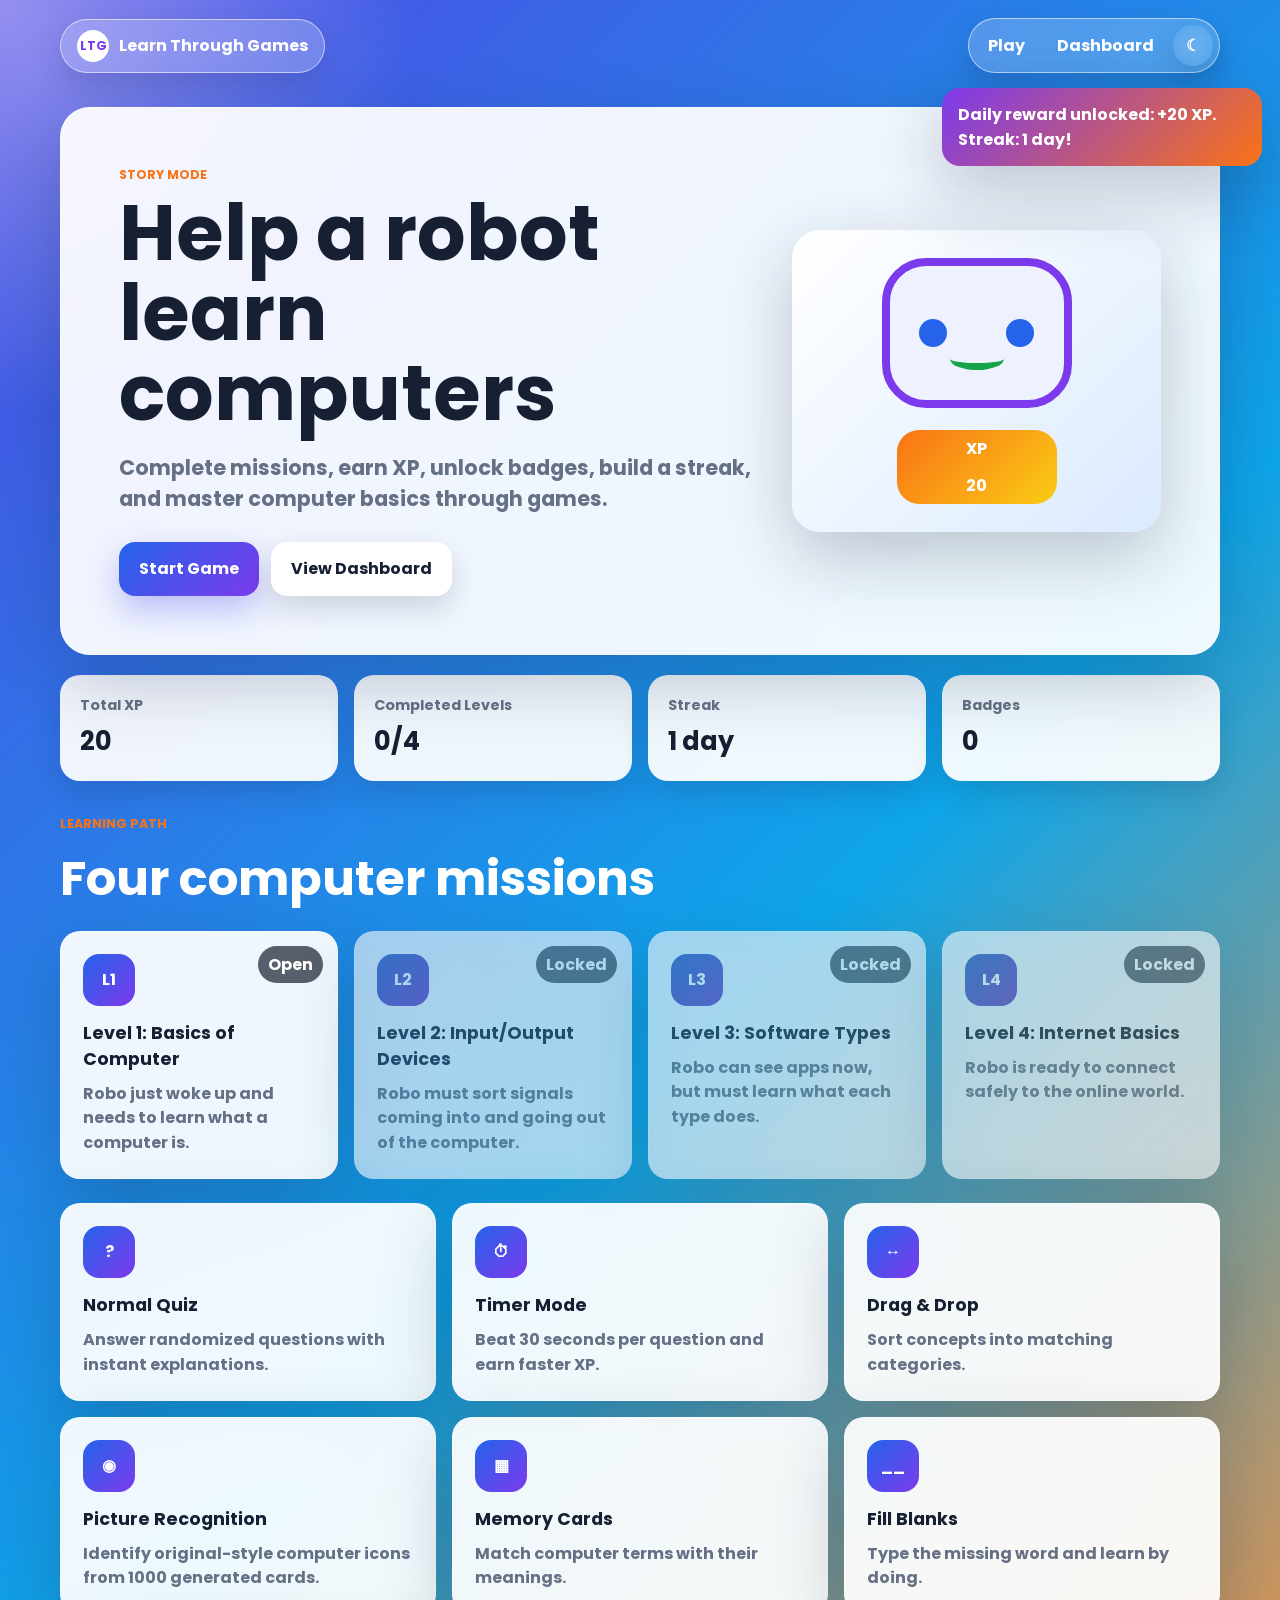
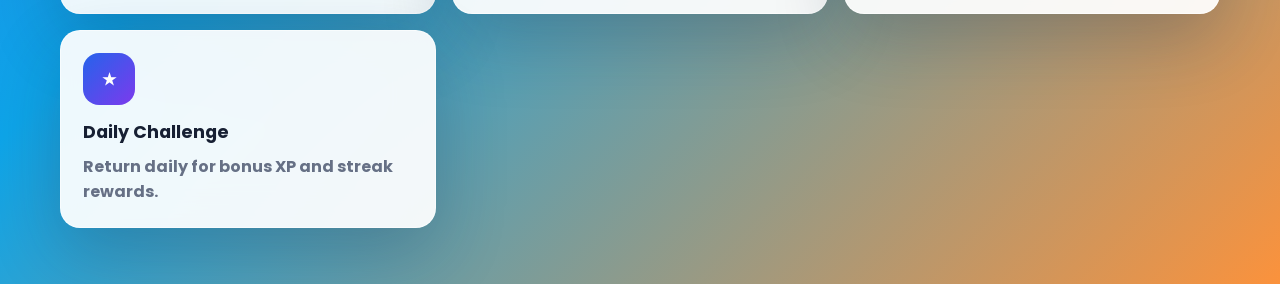
==== commit d04030e5: "Fix picture recognition generator" ====
--- a/index.html
+++ b/index.html
@@ -89,6 +89,11 @@
         <p>Sort concepts into matching categories.</p>
       </article>
       <article class="feature-card">
+        <span class="feature-icon">◉</span>
+        <h3>Picture Recognition</h3>
+        <p>Identify original-style computer icons from 1000 generated cards.</p>
+      </article>
+      <article class="feature-card">
         <span class="feature-icon">▦</span>
         <h3>Memory Cards</h3>
         <p>Match computer terms with their meanings.</p>
--- a/style.css
+++ b/style.css
@@ -565,7 +565,8 @@
 
 .choice-grid,
 .drop-zone-grid,
-.memory-grid {
+.memory-grid,
+.picture-choice-grid {
   display: grid;
   grid-template-columns: repeat(2, minmax(0, 1fr));
   gap: 14px;
@@ -685,6 +686,27 @@
 .memory-card.flipped {
   color: var(--ink);
   background: var(--panel-solid);
+}
+
+.picture-display {
+  width: min(220px, 70vw);
+  height: min(220px, 70vw);
+  margin: 20px auto;
+  display: grid;
+  place-items: center;
+  border-radius: 30px;
+  background: linear-gradient(135deg, #ffffff, #dbeafe);
+  box-shadow: inset 0 0 0 8px rgba(37, 99, 235, 0.08), var(--small-shadow);
+}
+
+body.dark .picture-display {
+  background: linear-gradient(135deg, #0f172a, #312e81);
+}
+
+.picture-display img {
+  width: 74%;
+  height: 74%;
+  object-fit: contain;
 }
 
 .fill-box {
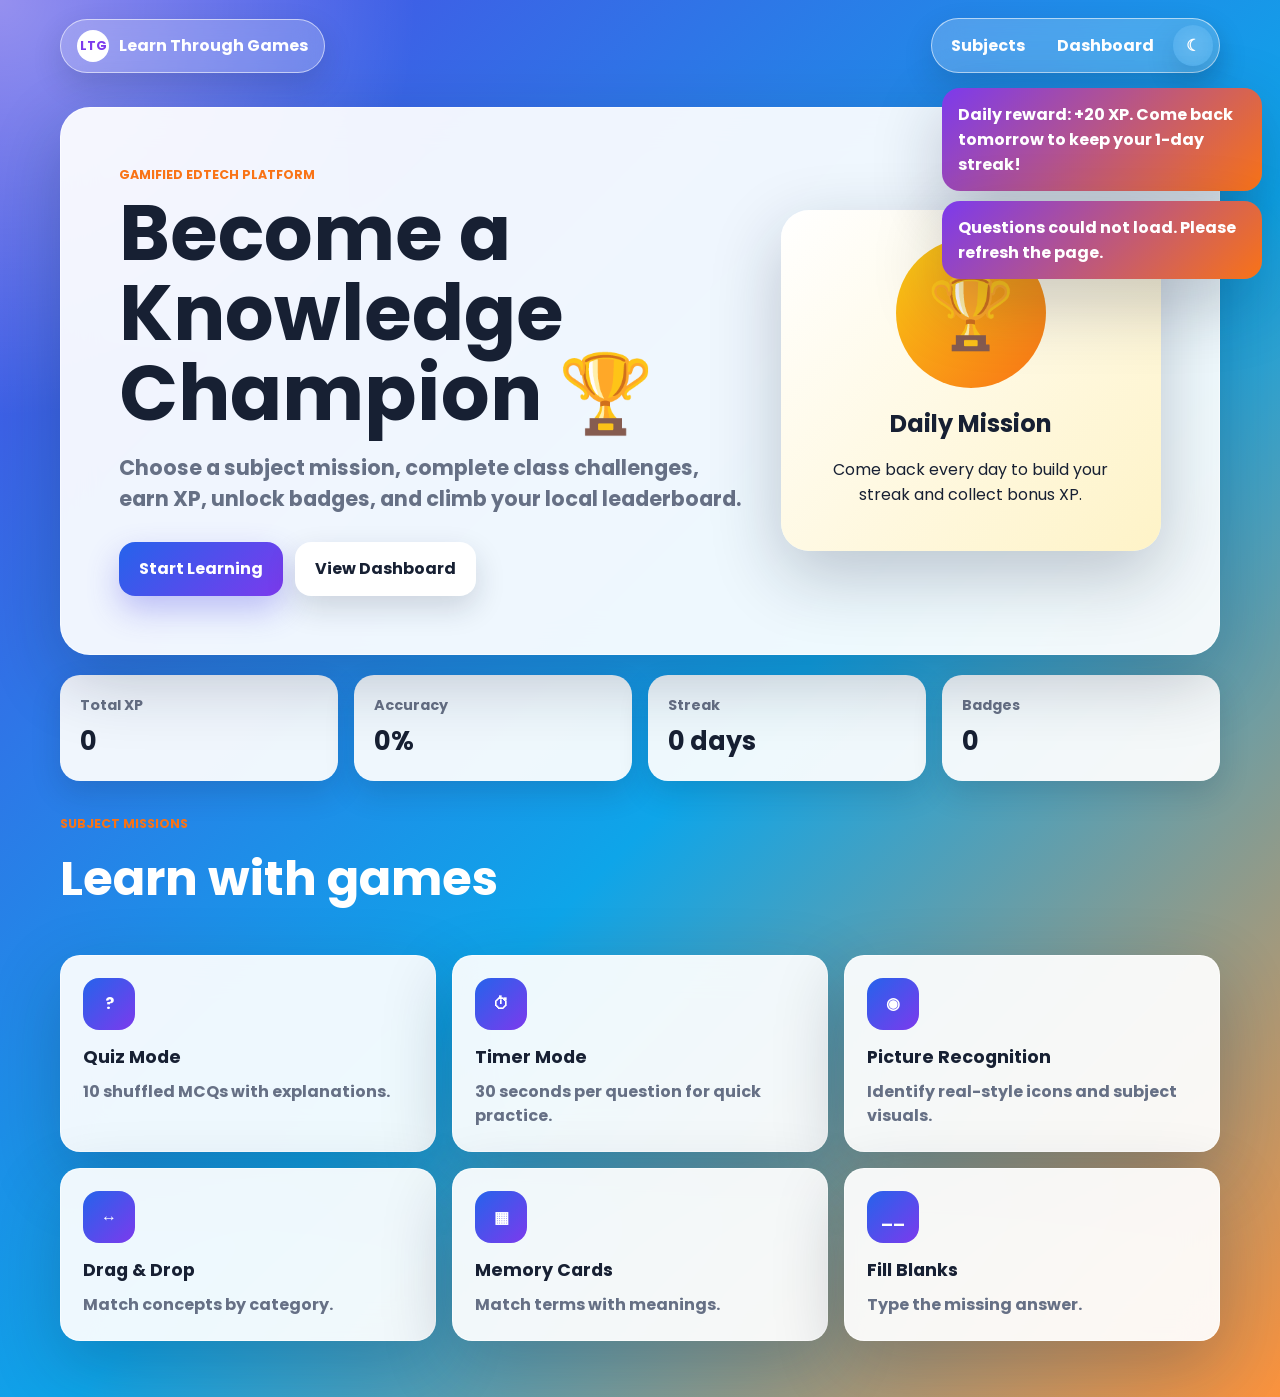
==== commit 6952f3fd: "Build multi-subject gamified learning platform" ====
--- a/index.html
+++ b/index.html
@@ -11,103 +11,53 @@
   <div class="toast-zone" id="toastZone" aria-live="polite"></div>
 
   <header class="topbar">
-    <a class="brand-button" href="index.html" aria-label="Learn Through Games home">
-      <span class="brand-icon">LTG</span>
-      <span>Learn Through Games</span>
-    </a>
-    <nav class="nav-actions" aria-label="Main navigation">
-      <a href="game.html">Play</a>
+    <a class="brand-button" href="index.html"><span class="brand-icon">LTG</span><span>Learn Through Games</span></a>
+    <nav class="nav-actions">
+      <a href="subjects.html">Subjects</a>
       <a href="dashboard.html">Dashboard</a>
-      <button class="icon-button" id="darkModeToggle" type="button" aria-label="Toggle dark mode">☾</button>
+      <button class="icon-button" id="darkModeToggle" type="button">☾</button>
     </nav>
   </header>
 
   <main class="app-shell">
-    <section class="hero-panel">
+    <section class="hero-panel champion-hero">
       <div class="hero-copy">
-        <p class="eyebrow">Story Mode</p>
-        <h1>Help a robot learn computers</h1>
-        <p class="subtitle">Complete missions, earn XP, unlock badges, build a streak, and master computer basics through games.</p>
+        <p class="eyebrow">Gamified EdTech Platform</p>
+        <h1>Become a Knowledge Champion 🏆</h1>
+        <p class="subtitle">Choose a subject mission, complete class challenges, earn XP, unlock badges, and climb your local leaderboard.</p>
         <div class="hero-actions">
-          <a class="primary-button" href="game.html">Start Game</a>
+          <a class="primary-button" href="subjects.html">Start Learning</a>
           <a class="secondary-button" href="dashboard.html">View Dashboard</a>
         </div>
       </div>
-      <div class="robot-card" aria-label="Robot learning companion">
-        <div class="robot-face">
-          <span class="robot-eye"></span>
-          <span class="robot-eye"></span>
-          <span class="robot-smile"></span>
-        </div>
-        <div class="robot-body">
-          <span>XP</span>
-          <strong id="homeXp">0</strong>
-        </div>
+      <div class="champion-card">
+        <div class="trophy-orb">🏆</div>
+        <h2>Daily Mission</h2>
+        <p id="dailyMessage">Come back every day to build your streak and collect bonus XP.</p>
       </div>
     </section>
 
-    <section class="stats-strip" aria-label="Player progress">
-      <article>
-        <span>Total XP</span>
-        <strong id="homeTotalXp">0</strong>
-      </article>
-      <article>
-        <span>Completed Levels</span>
-        <strong id="homeCompleted">0/4</strong>
-      </article>
-      <article>
-        <span>Streak</span>
-        <strong id="homeStreak">0 days</strong>
-      </article>
-      <article>
-        <span>Badges</span>
-        <strong id="homeBadges">0</strong>
-      </article>
+    <section class="stats-strip">
+      <article><span>Total XP</span><strong id="homeXp">0</strong></article>
+      <article><span>Accuracy</span><strong id="homeAccuracy">0%</strong></article>
+      <article><span>Streak</span><strong id="homeStreak">0 days</strong></article>
+      <article><span>Badges</span><strong id="homeBadges">0</strong></article>
     </section>
 
     <section class="section-heading">
-      <p class="eyebrow">Learning Path</p>
-      <h2>Four computer missions</h2>
+      <p class="eyebrow">Subject Missions</p>
+      <h2>Learn with games</h2>
     </section>
 
-    <section class="level-grid" id="homeLevelGrid" aria-label="Computer learning levels"></section>
+    <section class="subject-grid" id="homeSubjectGrid"></section>
 
-    <section class="game-type-grid" aria-label="Available game types">
-      <article class="feature-card">
-        <span class="feature-icon">?</span>
-        <h3>Normal Quiz</h3>
-        <p>Answer randomized questions with instant explanations.</p>
-      </article>
-      <article class="feature-card">
-        <span class="feature-icon">⏱</span>
-        <h3>Timer Mode</h3>
-        <p>Beat 30 seconds per question and earn faster XP.</p>
-      </article>
-      <article class="feature-card">
-        <span class="feature-icon">↔</span>
-        <h3>Drag & Drop</h3>
-        <p>Sort concepts into matching categories.</p>
-      </article>
-      <article class="feature-card">
-        <span class="feature-icon">◉</span>
-        <h3>Picture Recognition</h3>
-        <p>Identify original-style computer icons from 1000 generated cards.</p>
-      </article>
-      <article class="feature-card">
-        <span class="feature-icon">▦</span>
-        <h3>Memory Cards</h3>
-        <p>Match computer terms with their meanings.</p>
-      </article>
-      <article class="feature-card">
-        <span class="feature-icon">__</span>
-        <h3>Fill Blanks</h3>
-        <p>Type the missing word and learn by doing.</p>
-      </article>
-      <article class="feature-card">
-        <span class="feature-icon">★</span>
-        <h3>Daily Challenge</h3>
-        <p>Return daily for bonus XP and streak rewards.</p>
-      </article>
+    <section class="game-type-grid">
+      <article class="feature-card"><span class="feature-icon">?</span><h3>Quiz Mode</h3><p>10 shuffled MCQs with explanations.</p></article>
+      <article class="feature-card"><span class="feature-icon">⏱</span><h3>Timer Mode</h3><p>30 seconds per question for quick practice.</p></article>
+      <article class="feature-card"><span class="feature-icon">◉</span><h3>Picture Recognition</h3><p>Identify real-style icons and subject visuals.</p></article>
+      <article class="feature-card"><span class="feature-icon">↔</span><h3>Drag & Drop</h3><p>Match concepts by category.</p></article>
+      <article class="feature-card"><span class="feature-icon">▦</span><h3>Memory Cards</h3><p>Match terms with meanings.</p></article>
+      <article class="feature-card"><span class="feature-icon">__</span><h3>Fill Blanks</h3><p>Type the missing answer.</p></article>
     </section>
   </main>
 
--- a/style.css
+++ b/style.css
@@ -360,6 +360,8 @@
 }
 
 .level-grid,
+.subject-grid,
+.class-grid,
 .game-type-grid,
 .badge-grid {
   display: grid;
@@ -373,18 +375,23 @@
 }
 
 .level-card,
+.subject-card,
+.class-card,
 .feature-card {
   padding: 22px;
   border-radius: 20px;
   transition: transform 160ms ease, opacity 160ms ease;
 }
 
-.level-card {
+.level-card,
+.subject-card,
+.class-card {
   position: relative;
   overflow: hidden;
 }
 
-.level-card.locked {
+.level-card.locked,
+.challenge-button.locked {
   opacity: 0.62;
   filter: grayscale(0.32);
 }
@@ -405,12 +412,16 @@
 }
 
 .level-card h3,
+.subject-card h3,
+.class-card h3,
 .feature-card h3 {
   margin-top: 14px;
   font-size: 1.1rem;
 }
 
 .level-card p,
+.subject-card p,
+.class-card p,
 .feature-card p {
   margin: 10px 0 0;
   color: var(--muted);
@@ -419,7 +430,8 @@
 }
 
 .feature-icon,
-.level-icon {
+.level-icon,
+.subject-icon {
   display: inline-grid;
   min-width: 52px;
   height: 52px;
@@ -431,6 +443,96 @@
   font-weight: 900;
 }
 
+.hero-lite h1 {
+  color: #fff;
+}
+
+.champion-hero {
+  grid-template-columns: 1.25fr 0.75fr;
+}
+
+.champion-card {
+  padding: 28px;
+  border-radius: 28px;
+  background: linear-gradient(135deg, #fff, #fef3c7);
+  box-shadow: var(--shadow);
+  text-align: center;
+}
+
+body.dark .champion-card {
+  background: linear-gradient(135deg, #111827, #312e81);
+}
+
+.trophy-orb {
+  width: 150px;
+  height: 150px;
+  margin: 0 auto 18px;
+  display: grid;
+  place-items: center;
+  border-radius: 50%;
+  background: linear-gradient(135deg, #facc15, #f97316);
+  font-size: 4.4rem;
+  animation: floaty 3s ease-in-out infinite;
+}
+
+.subject-card,
+.class-card {
+  border: 1px solid var(--line);
+  background: var(--panel);
+  box-shadow: var(--shadow);
+}
+
+.subject-card .primary-button {
+  margin-top: 18px;
+}
+
+.challenge-row {
+  display: grid;
+  grid-template-columns: repeat(3, minmax(0, 1fr));
+  gap: 10px;
+  margin-top: 18px;
+}
+
+.challenge-button {
+  min-height: 50px;
+  padding: 10px 12px;
+  border: 0;
+  border-radius: 14px;
+  display: inline-flex;
+  align-items: center;
+  justify-content: center;
+  color: #fff;
+  background: linear-gradient(135deg, var(--blue), var(--purple));
+  font-weight: 900;
+  cursor: pointer;
+}
+
+.challenge-button.completed {
+  background: var(--green);
+}
+
+.challenge-button.locked {
+  cursor: not-allowed;
+  background: #64748b;
+}
+
+.progress-list {
+  display: grid;
+  gap: 12px;
+}
+
+.progress-row {
+  padding: 14px;
+  border-radius: 16px;
+  background: var(--panel-solid);
+  box-shadow: var(--small-shadow);
+}
+
+.progress-row strong {
+  display: block;
+  margin-bottom: 8px;
+}
+
 .game-hud {
   margin-bottom: 18px;
   display: flex;
@@ -486,7 +588,7 @@
   background: linear-gradient(135deg, rgba(37, 99, 235, 0.1), rgba(249, 115, 22, 0.12));
 }
 
-.story-robot {
+.story-icon {
   display: grid;
   width: 74px;
   height: 74px;
@@ -866,6 +968,8 @@
   .stats-strip,
   .dashboard-grid,
   .level-grid,
+  .subject-grid,
+  .class-grid,
   .game-type-grid {
     grid-template-columns: repeat(2, minmax(0, 1fr));
   }
@@ -901,6 +1005,8 @@
   .stats-strip,
   .dashboard-grid,
   .level-grid,
+  .subject-grid,
+  .class-grid,
   .game-type-grid,
   .badge-grid,
   .memory-grid {
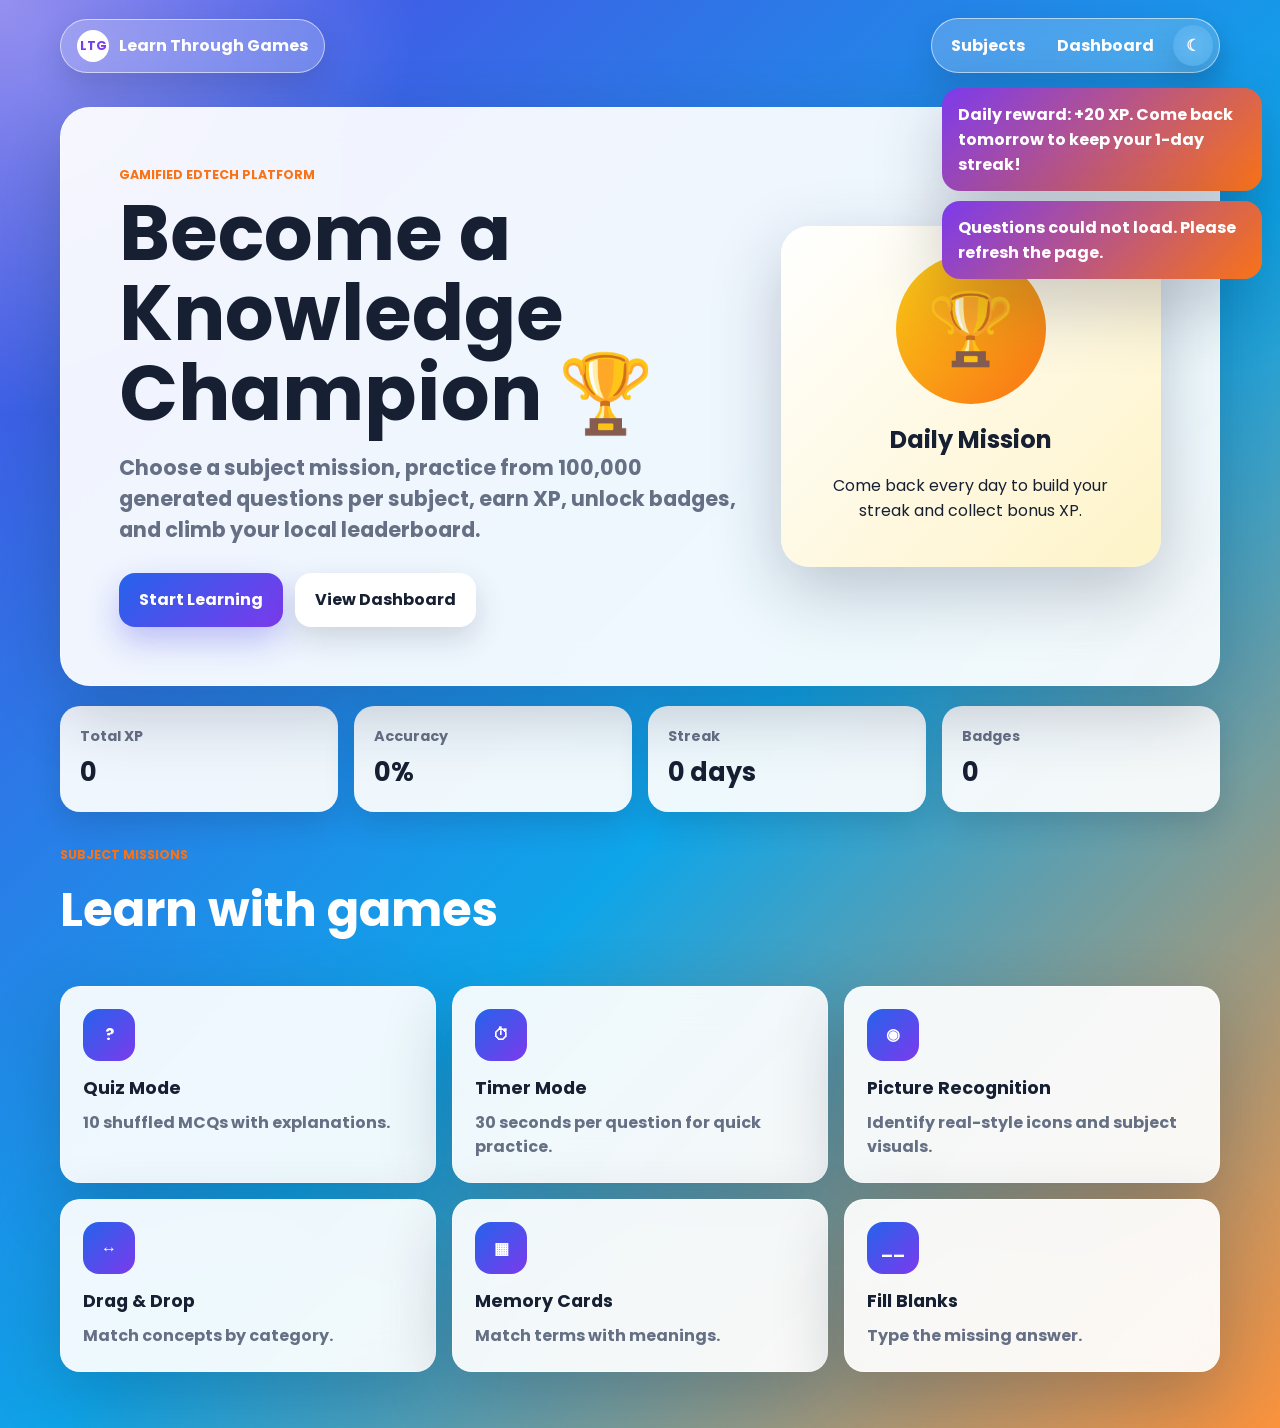
==== commit fb473826: "Add virtual 100k question bank per subject" ====
--- a/index.html
+++ b/index.html
@@ -24,7 +24,7 @@
       <div class="hero-copy">
         <p class="eyebrow">Gamified EdTech Platform</p>
         <h1>Become a Knowledge Champion 🏆</h1>
-        <p class="subtitle">Choose a subject mission, complete class challenges, earn XP, unlock badges, and climb your local leaderboard.</p>
+        <p class="subtitle">Choose a subject mission, practice from 100,000 generated questions per subject, earn XP, unlock badges, and climb your local leaderboard.</p>
         <div class="hero-actions">
           <a class="primary-button" href="subjects.html">Start Learning</a>
           <a class="secondary-button" href="dashboard.html">View Dashboard</a>
